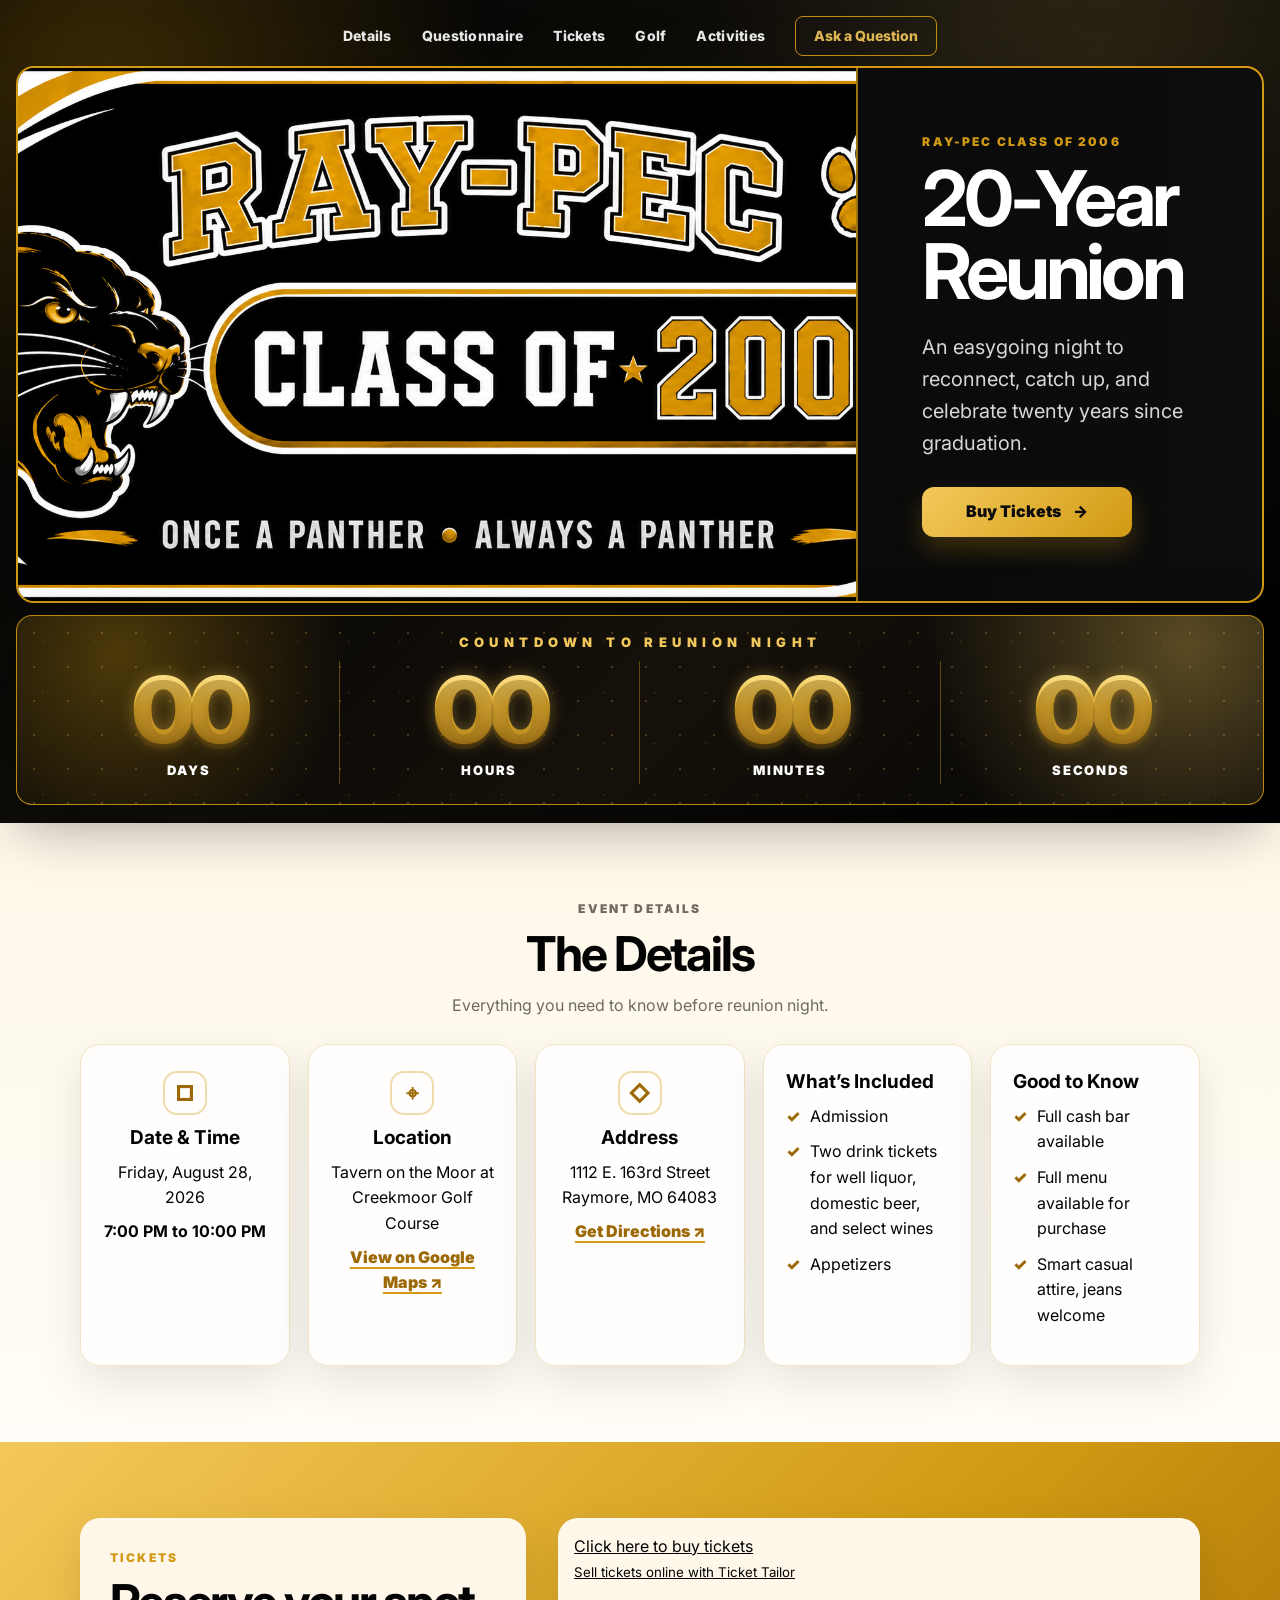
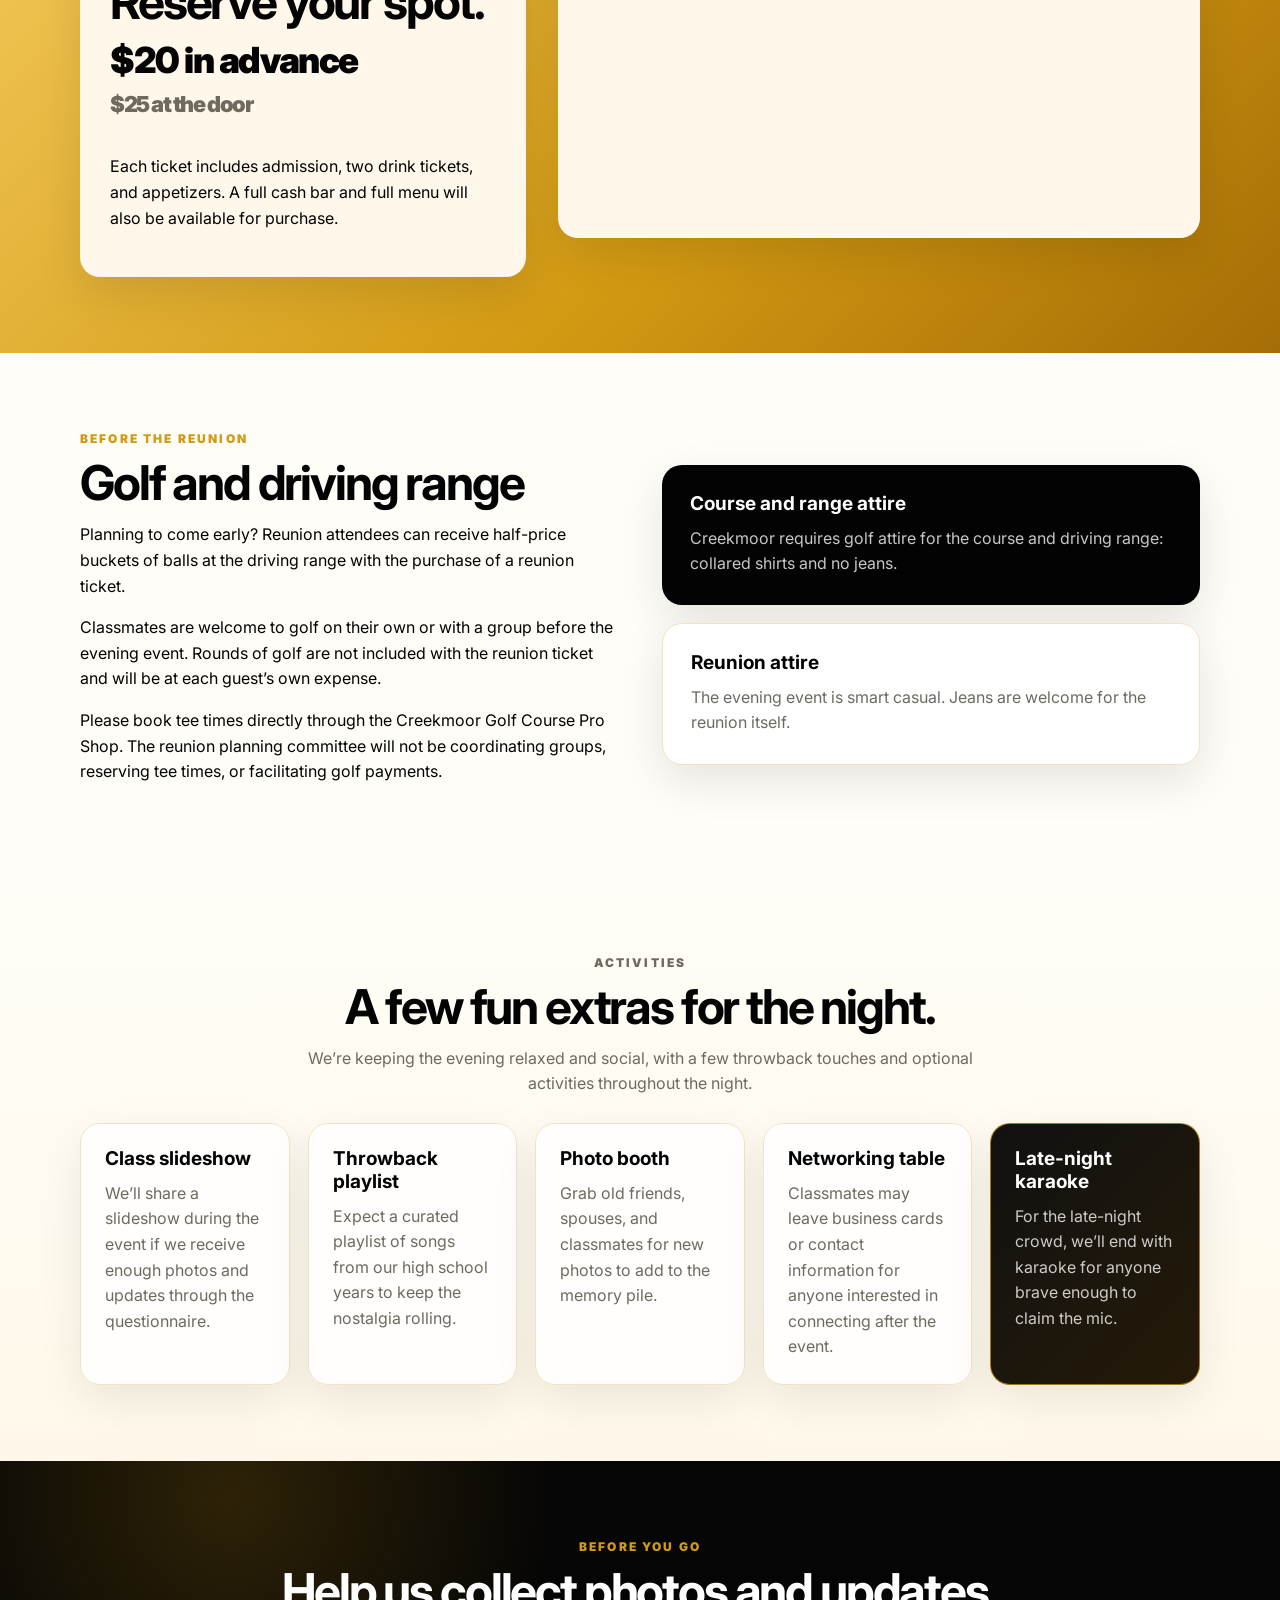
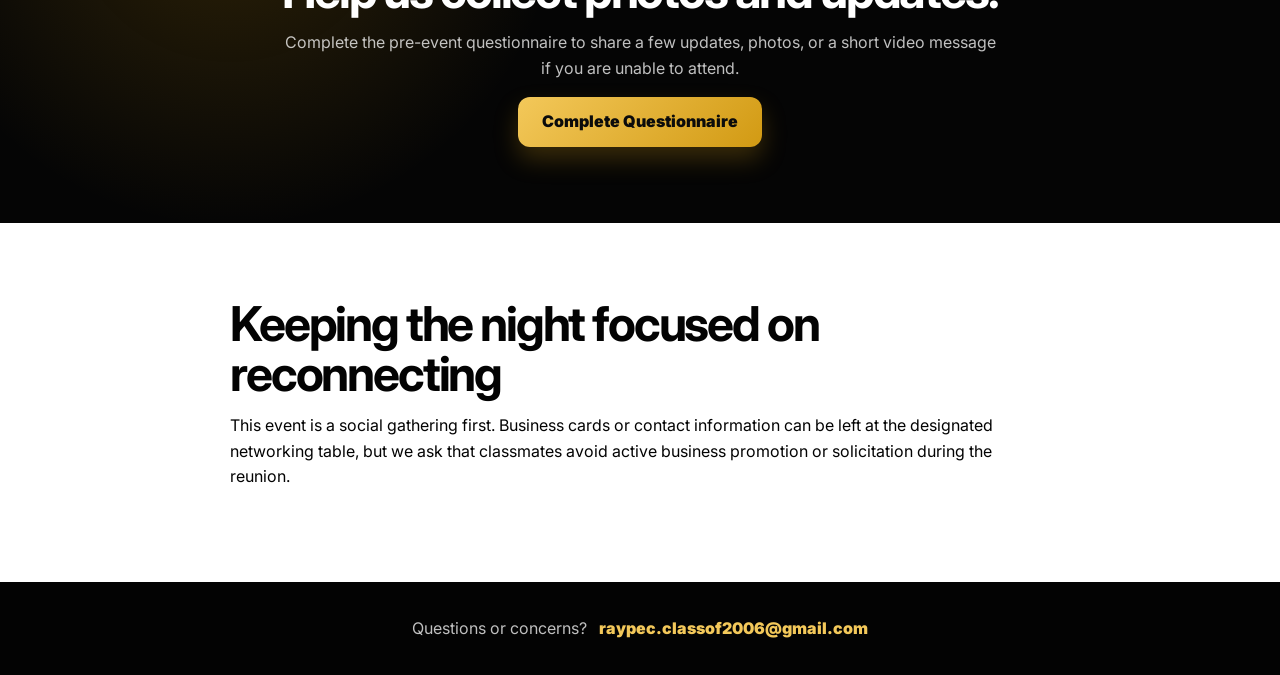
==== index.html @ 672917c7 "Update index.html" ====
<!doctype html>
<html lang="en">
<head>
  <meta charset="utf-8" />
  <meta name="viewport" content="width=device-width, initial-scale=1" />
  <title>Ray-Pec Class of 2006 | 20-Year Reunion</title>
  <meta name="description" content="Ray-Pec Class of 2006 20-Year Reunion at Tavern on the Moor at Creekmoor Golf Course on August 28, 2026." />
  <link rel="preconnect" href="https://fonts.googleapis.com">
  <link rel="preconnect" href="https://fonts.gstatic.com" crossorigin>
  <link href="https://fonts.googleapis.com/css2?family=Inter:wght@400;500;700;800;900&display=swap" rel="stylesheet">
  <link rel="stylesheet" href="styles.css" />
</head>
<body>
  <header class="site-hero">
    <nav class="nav" aria-label="Main navigation">
      <a href="#details">Details</a>
      <a href="questionnaire.html">Questionnaire</a>
      <a href="https://www.tickettailor.com/all-tickets/raymorepeculiarclassof2006/?ref=website_widget&show_search_filter=true&show_date_filter=true&show_sort=true" target="_blank" rel="noopener">Tickets</a>
      <a href="#golf">Golf</a>
      <a href="#activities">Activities</a>
      <button class="nav-link-button question-trigger" type="button">Ask a Question</button>
    </nav>

    <div class="hero-shell">
      <div class="hero-brand-panel" aria-label="Ray-Pec Class of 2006 banner">
        <img src="assets/raypec-reunion-hero.png" alt="Ray-Pec Class of 2006, Once a Panther Always a Panther" />
      </div>

      <div class="hero-copy">
        <p class="eyebrow">Ray-Pec Class of 2006</p>
        <h1>20-Year<br>Reunion</h1>
        <p class="lede">An easygoing night to reconnect, catch up, and celebrate twenty years since graduation.</p>
        <a class="button primary hero-ticket" href="https://www.tickettailor.com/all-tickets/raymorepeculiarclassof2006/?ref=website_widget&show_search_filter=true&show_date_filter=true&show_sort=true" target="_blank" rel="noopener">Buy Tickets <span aria-hidden="true">→</span></a>
      </div>
    </div>

    <section class="countdown-band" aria-label="Countdown to reunion">
      <p class="countdown-title">Countdown to Reunion Night</p>
      <div class="countdown" id="countdown">
        <div><strong id="days">--</strong><span>Days</span></div>
        <div><strong id="hours">--</strong><span>Hours</span></div>
        <div><strong id="minutes">--</strong><span>Minutes</span></div>
        <div><strong id="seconds">--</strong><span>Seconds</span></div>
      </div>
    </section>
  </header>

  <main>
    <section id="details" class="section details-section">
      <div class="container centered section-heading">
        <p class="eyebrow">Event Details</p>
        <h2>The Details</h2>
        <p>Everything you need to know before reunion night.</p>
      </div>

      <div class="container details-grid">
        <article class="info-card">
          <span class="card-icon" aria-hidden="true">□</span>
          <h3>Date &amp; Time</h3>
          <p>Friday, August 28, 2026</p>
          <p><strong>7:00 PM to 10:00 PM</strong></p>
        </article>

        <article class="info-card">
          <span class="card-icon" aria-hidden="true">⌖</span>
          <h3>Location</h3>
          <p>Tavern on the Moor at Creekmoor Golf Course</p>
          <a class="map-link" href="https://www.google.com/maps/search/?api=1&query=Tavern%20on%20the%20Moor%20at%20Creekmoor%20Golf%20Course%201112%20E%20163rd%20Street%20Raymore%20MO%2064083" target="_blank" rel="noopener">View on Google Maps ↗</a>
        </article>

        <article class="info-card">
          <span class="card-icon" aria-hidden="true">◇</span>
          <h3>Address</h3>
          <p>1112 E. 163rd Street<br>Raymore, MO 64083</p>
          <a class="map-link" href="https://www.google.com/maps/dir/?api=1&destination=1112%20E%20163rd%20Street%20Raymore%20MO%2064083" target="_blank" rel="noopener">Get Directions ↗</a>
        </article>

        <article class="info-card list-card">
          <h3>What’s Included</h3>
          <ul>
            <li>Admission</li>
            <li>Two drink tickets for well liquor, domestic beer, and select wines</li>
            <li>Appetizers</li>
          </ul>
        </article>

        <article class="info-card list-card">
          <h3>Good to Know</h3>
          <ul>
            <li>Full cash bar available</li>
            <li>Full menu available for purchase</li>
            <li>Smart casual attire, jeans welcome</li>
          </ul>
        </article>
      </div>
    </section>

    <section id="tickets" class="section ticket-section">
      <div class="container ticket-section-grid">
        <div class="ticket-box">
          <p class="eyebrow">Tickets</p>
          <h2>Reserve your spot.</h2>
          <p class="price">$20 in advance<br><span>$25 at the door</span></p>
          <p>Each ticket includes admission, two drink tickets, and appetizers. A full cash bar and full menu will also be available for purchase.</p>
        </div>
        <div class="ticket-widget-card">
          <div class="tt-widget"><div class="tt-widget-fallback"><p><a href="https://www.tickettailor.com/all-tickets/raymorepeculiarclassof2006/?ref=website_widget&show_search_filter=true&show_date_filter=true&show_sort=true" target="_blank" rel="noopener">Click here to buy tickets</a><br /><small><a href="https://www.tickettailor.com?rf=wdg_322495" class="tt-widget-powered">Sell tickets online with Ticket Tailor</a></small></p></div><script src="https://cdn.tickettailor.com/js/widgets/min/widget.js" data-url="https://www.tickettailor.com/all-tickets/raymorepeculiarclassof2006/?ref=website_widget&show_search_filter=true&show_date_filter=true&show_sort=true" data-type="inline" data-inline-minimal="true" data-inline-show-logo="false" data-inline-bg-fill="true" data-inline-inherit-ref-from-url-param="" data-inline-ref="website_widget"></script></div>
        </div>
      </div>
    </section>

    <section id="golf" class="section golf-section">
      <div class="container two-column">
        <div>
          <p class="eyebrow">Before the Reunion</p>
          <h2>Golf and driving range</h2>
          <p>Planning to come early? Reunion attendees can receive half-price buckets of balls at the driving range with the purchase of a reunion ticket.</p>
          <p>Classmates are welcome to golf on their own or with a group before the evening event. Rounds of golf are not included with the reunion ticket and will be at each guest’s own expense.</p>
          <p>Please book tee times directly through the Creekmoor Golf Course Pro Shop. The reunion planning committee will not be coordinating groups, reserving tee times, or facilitating golf payments.</p>
        </div>
        <div class="golf-cards">
          <div class="small-card">
            <h3>Course and range attire</h3>
            <p>Creekmoor requires golf attire for the course and driving range: collared shirts and no jeans.</p>
          </div>
          <div class="small-card light-card">
            <h3>Reunion attire</h3>
            <p>The evening event is smart casual. Jeans are welcome for the reunion itself.</p>
          </div>
        </div>
      </div>
    </section>

    <section id="activities" class="section activities-section">
      <div class="container centered section-heading">
        <p class="eyebrow">Activities</p>
        <h2>A few fun extras for the night.</h2>
        <p>We’re keeping the evening relaxed and social, with a few throwback touches and optional activities throughout the night.</p>
      </div>

      <div class="container activities-grid">
        <article class="activity-card">
          <h3>Class slideshow</h3>
          <p>We’ll share a slideshow during the event if we receive enough photos and updates through the questionnaire.</p>
        </article>
        <article class="activity-card">
          <h3>Throwback playlist</h3>
          <p>Expect a curated playlist of songs from our high school years to keep the nostalgia rolling.</p>
        </article>
        <article class="activity-card">
          <h3>Photo booth</h3>
          <p>Grab old friends, spouses, and classmates for new photos to add to the memory pile.</p>
        </article>
        <article class="activity-card">
          <h3>Networking table</h3>
          <p>Classmates may leave business cards or contact information for anyone interested in connecting after the event.</p>
        </article>
        <article class="activity-card highlight-card">
          <h3>Late-night karaoke</h3>
          <p>For the late-night crowd, we’ll end with karaoke for anyone brave enough to claim the mic.</p>
        </article>
      </div>
    </section>

    <section class="section black-section">
      <div class="container centered">
        <p class="eyebrow">Before You Go</p>
        <h2>Help us collect photos and updates.</h2>
        <p class="section-copy">Complete the pre-event questionnaire to share a few updates, photos, or a short video message if you are unable to attend.</p>
        <a class="button primary" href="questionnaire.html">Complete Questionnaire</a>
      </div>
    </section>

    <section class="section networking-section">
      <div class="container narrow">
        <h2>Keeping the night focused on reconnecting</h2>
        <p>This event is a social gathering first. Business cards or contact information can be left at the designated networking table, but we ask that classmates avoid active business promotion or solicitation during the reunion.</p>
      </div>
    </section>
  </main>

  <footer class="footer">
    <div class="container footer-inner">
      <p>Questions or concerns?</p>
      <button class="footer-link-button question-trigger" type="button">raypec.classof2006@gmail.com</button>
    </div>
  </footer>

  <div class="modal" id="questionModal" aria-hidden="true">
    <div class="modal-backdrop" data-close-modal></div>
    <div class="modal-card" role="dialog" aria-modal="true" aria-labelledby="questionModalTitle">
      <button class="modal-close" type="button" data-close-modal aria-label="Close question form">×</button>
      <p class="eyebrow">Contact</p>
      <h2 id="questionModalTitle">Ask a question</h2>
      <p>Your message will open in your email app addressed to the reunion inbox.</p>
      <form id="questionForm">
        <label for="questionName">Your name</label>
        <input id="questionName" name="name" type="text" placeholder="Your name" />
        <label for="questionEmail">Your email</label>
        <input id="questionEmail" name="email" type="email" placeholder="you@example.com" />
        <label for="questionMessage">Question</label>
        <textarea id="questionMessage" name="message" rows="5" placeholder="What would you like to ask?" required></textarea>
        <button class="button primary" type="submit">Send Question</button>
      </form>
    </div>
  </div>

  <script>
    const eventDate = new Date('2026-08-28T19:00:00-05:00');
    function updateCountdown() {
      const now = new Date();
      const diff = eventDate - now;
      if (diff <= 0) {
        document.getElementById('days').textContent = '00';
        document.getElementById('hours').textContent = '00';
        document.getElementById('minutes').textContent = '00';
        document.getElementById('seconds').textContent = '00';
        return;
      }
      const days = Math.floor(diff / (1000 * 60 * 60 * 24));
      const hours = Math.floor((diff / (1000 * 60 * 60)) % 24);
      const minutes = Math.floor((diff / (1000 * 60)) % 60);
      const seconds = Math.floor((diff / 1000) % 60);
      document.getElementById('days').textContent = days;
      document.getElementById('hours').textContent = String(hours).padStart(2, '0');
      document.getElementById('minutes').textContent = String(minutes).padStart(2, '0');
      document.getElementById('seconds').textContent = String(seconds).padStart(2, '0');
    }
    updateCountdown();
    setInterval(updateCountdown, 1000);

    const modal = document.getElementById('questionModal');
    const triggers = document.querySelectorAll('.question-trigger');
    const closeButtons = document.querySelectorAll('[data-close-modal]');
    const form = document.getElementById('questionForm');
    function openModal() { modal.classList.add('is-open'); modal.setAttribute('aria-hidden', 'false'); document.body.classList.add('modal-open'); }
    function closeModal() { modal.classList.remove('is-open'); modal.setAttribute('aria-hidden', 'true'); document.body.classList.remove('modal-open'); }
    triggers.forEach(button => button.addEventListener('click', openModal));
    closeButtons.forEach(button => button.addEventListener('click', closeModal));
    document.addEventListener('keydown', event => { if (event.key === 'Escape') closeModal(); });
    form.addEventListener('submit', event => {
      event.preventDefault();
      const name = document.getElementById('questionName').value.trim();
      const email = document.getElementById('questionEmail').value.trim();
      const message = document.getElementById('questionMessage').value.trim();
      const subject = encodeURIComponent('Ray-Pec Class of 2006 Reunion Question');
      const body = encodeURIComponent(`Name: ${name || 'Not provided'}\nEmail: ${email || 'Not provided'}\n\nQuestion:\n${message}`);
      window.location.href = `mailto:raypec.classof2006@gmail.com?subject=${subject}&body=${body}`;
      closeModal();
    });
  </script>
</body>
</html>
---- styles.css ----
:root {
  --black: #030303;
  --black-soft: #101010;
  --charcoal: #17130d;
  --gold: #d29a13;
  --gold-light: #f3c85a;
  --gold-deep: #9d6906;
  --cream: #fff8ea;
  --white: #ffffff;
  --muted: #6f6a60;
  --line: rgba(255,255,255,.18);
  --shadow: 0 28px 80px rgba(0,0,0,.32);
}

* { box-sizing: border-box; }
html { scroll-behavior: smooth; }
body {
  margin: 0;
  font-family: Inter, system-ui, -apple-system, BlinkMacSystemFont, "Segoe UI", sans-serif;
  color: var(--black);
  background: var(--cream);
  line-height: 1.6;
}
body.modal-open { overflow: hidden; }
a { color: inherit; }
button { font: inherit; }

.nav {
  width: min(1240px, calc(100% - 32px));
  margin: 0 auto;
  padding: 16px 0 10px;
  display: flex;
  gap: 30px;
  align-items: center;
  justify-content: center;
  color: var(--white);
  font-size: 14px;
  letter-spacing: .02em;
}
.nav a, .nav-link-button {
  text-decoration: none;
  color: inherit;
  background: transparent;
  border: 0;
  padding: 0;
  font: inherit;
  font-weight: 800;
  cursor: pointer;
  white-space: nowrap;
  opacity: .9;
}
.nav a:hover, .nav a[aria-current="page"], .nav-link-button:hover { opacity: 1; color: var(--gold-light); }
.nav-link-button {
  border: 1px solid var(--gold);
  padding: 8px 18px;
  border-radius: 8px;
  color: var(--gold-light);
}

.site-hero, .page-header {
  background:
    radial-gradient(circle at 8% 12%, rgba(210,154,19,.28), transparent 28%),
    radial-gradient(circle at 86% 8%, rgba(243,200,90,.12), transparent 30%),
    linear-gradient(135deg, #000, #12100c 48%, #000);
}
.site-hero { padding-bottom: 18px; }
.page-header { padding-bottom: 56px; }

.hero-shell {
  width: min(1280px, calc(100% - 32px));
  margin: 0 auto 12px;
  display: grid;
  grid-template-columns: minmax(0, 1.55fr) minmax(340px, .75fr);
  align-items: stretch;
  background:
    linear-gradient(90deg, rgba(0,0,0,.05), rgba(255,255,255,.03)),
    #050505;
  border: 2px solid var(--gold);
  border-radius: 18px;
  overflow: hidden;
  box-shadow: var(--shadow);
}
.hero-brand-panel {
  min-height: 350px;
  background:
    radial-gradient(circle at 20% 10%, rgba(243,200,90,.2), transparent 34%),
    #020202;
  display: flex;
  align-items: center;
  justify-content: center;
  padding: 0;
  overflow: hidden;
}
.hero-brand-panel img {
  width: 100%;
  height: 100%;
  min-height: 350px;
  display: block;
  object-fit: cover;
  object-position: center;
}
.hero-copy {
  color: var(--white);
  padding: clamp(34px, 5vw, 64px);
  display: flex;
  flex-direction: column;
  justify-content: center;
  border-left: 2px solid rgba(210,154,19,.72);
}
.eyebrow {
  margin: 0 0 10px;
  text-transform: uppercase;
  letter-spacing: .18em;
  font-size: 12px;
  font-weight: 900;
  color: var(--gold);
}
h1, h2, h3, p { margin-top: 0; }
h1 {
  font-size: clamp(48px, 6vw, 84px);
  line-height: .96;
  margin-bottom: 22px;
  letter-spacing: -.055em;
}
h2 {
  font-size: clamp(30px, 4vw, 48px);
  line-height: 1.04;
  letter-spacing: -.045em;
  margin-bottom: 14px;
}
h3 { font-size: 19px; line-height: 1.2; margin-bottom: 10px; }
.lede {
  max-width: 560px;
  margin-bottom: 28px;
  color: rgba(255,255,255,.84);
  font-size: clamp(17px, 2vw, 20px);
}

.button {
  display: inline-flex;
  align-items: center;
  justify-content: center;
  gap: 12px;
  min-height: 50px;
  padding: 0 24px;
  border-radius: 12px;
  font-weight: 900;
  text-decoration: none;
  border: 0;
  cursor: pointer;
  transition: transform .16s ease, box-shadow .16s ease, filter .16s ease;
}
.button:hover { transform: translateY(-2px); filter: brightness(1.05); }
.primary {
  background: linear-gradient(135deg, var(--gold-light), var(--gold));
  color: #0b0b0b;
  box-shadow: 0 12px 25px rgba(210,154,19,.25);
}
.hero-ticket { width: fit-content; min-width: 210px; }

.countdown-band {
  width: min(1280px, calc(100% - 32px));
  margin: 0 auto;
  padding: 16px 22px 20px;
  border: 1px solid rgba(210,154,19,.88);
  border-radius: 16px;
  background:
    radial-gradient(circle at 8% 20%, rgba(210,154,19,.34), transparent 20%),
    radial-gradient(circle at 94% 16%, rgba(243,200,90,.34), transparent 22%),
    linear-gradient(135deg, #050505, #15110a 50%, #050505);
  box-shadow: 0 20px 60px rgba(0,0,0,.36);
  overflow: hidden;
  position: relative;
}
.countdown-band::before,
.countdown-band::after {
  content: "";
  position: absolute;
  inset: 0;
  pointer-events: none;
  background-image:
    radial-gradient(circle, rgba(243,200,90,.72) 0 1px, transparent 1px),
    radial-gradient(circle, rgba(210,154,19,.5) 0 1px, transparent 1px);
  background-size: 34px 34px, 51px 51px;
  opacity: .18;
}
.countdown-title {
  position: relative;
  z-index: 1;
  margin: 0 0 8px;
  text-align: center;
  text-transform: uppercase;
  letter-spacing: .42em;
  font-size: 13px;
  font-weight: 900;
  color: var(--gold-light);
}
.countdown {
  position: relative;
  z-index: 1;
  display: grid;
  grid-template-columns: repeat(4, 1fr);
  gap: 0;
}
.countdown div {
  text-align: center;
  padding: 8px 12px 4px;
  border-right: 1px solid rgba(210,154,19,.4);
}
.countdown div:last-child { border-right: 0; }
.countdown strong {
  display: block;
  font-size: clamp(48px, 7.2vw, 92px);
  line-height: .9;
  font-weight: 900;
  letter-spacing: -.07em;
  color: var(--gold-light);
  text-shadow: 0 0 16px rgba(243,200,90,.35), 0 5px 0 rgba(90,57,0,.38);
  background: linear-gradient(180deg, #fff1a9 0%, #e4ac25 44%, #8e5e05 100%);
  -webkit-background-clip: text;
  background-clip: text;
  color: transparent;
}
.countdown span {
  display: block;
  margin-top: 8px;
  color: var(--white);
  font-size: 13px;
  font-weight: 900;
  text-transform: uppercase;
  letter-spacing: .14em;
}

.section { padding: 76px 0; }
.container { width: min(1120px, calc(100% - 32px)); margin: 0 auto; }
.narrow { max-width: 820px; }
.centered { text-align: center; }
.section-heading { margin-bottom: 26px; }
.section-heading p, .section-copy { color: var(--muted); max-width: 720px; margin-left: auto; margin-right: auto; }

.details-section {
  background: linear-gradient(180deg, #fff8ea 0%, #fffdf7 100%);
}
.details-grid {
  display: grid;
  grid-template-columns: repeat(5, 1fr);
  gap: 18px;
}
.info-card, .small-card, .ticket-box, .ticket-widget-card, .modal-card, .form-wrapper {
  border-radius: 20px;
  box-shadow: 0 16px 45px rgba(0,0,0,.10);
}
.info-card {
  background: rgba(255,255,255,.86);
  border: 1px solid #f1e2c3;
  padding: 26px 22px;
  text-align: center;
}
.info-card p { margin-bottom: 8px; }
.card-icon {
  display: inline-grid;
  place-items: center;
  width: 44px;
  height: 44px;
  margin-bottom: 12px;
  color: var(--gold-deep);
  border: 2px solid rgba(210,154,19,.35);
  border-radius: 14px;
  font-weight: 900;
  font-size: 22px;
}
.map-link, .text-link {
  color: var(--gold-deep);
  font-weight: 900;
  text-decoration-color: var(--gold);
  text-decoration-thickness: 2px;
  text-underline-offset: 4px;
}
.map-link:hover, .text-link:hover { color: var(--black); }
.list-card { text-align: left; }
ul { margin: 0; padding-left: 0; list-style: none; }
li { position: relative; padding-left: 24px; margin-bottom: 10px; }
li::before {
  content: "✓";
  position: absolute;
  left: 0;
  color: var(--gold-deep);
  font-weight: 900;
}

.ticket-section {
  background: linear-gradient(135deg, #f3c85a, #d29a13 58%, #a56d06);
}
.ticket-section-grid {
  display: grid;
  grid-template-columns: .82fr 1.18fr;
  gap: 32px;
  align-items: start;
}
.ticket-box, .ticket-widget-card {
  background: var(--cream);
  padding: 30px;
}
.ticket-widget-card { padding: 16px; min-height: 320px; }
.tt-widget { min-height: 260px; }
.price {
  font-size: 36px;
  line-height: 1.08;
  font-weight: 900;
  letter-spacing: -.04em;
}
.price span { font-size: 22px; color: var(--muted); }

.two-column {
  display: grid;
  grid-template-columns: 1fr 1fr;
  gap: 44px;
  align-items: center;
}
.golf-section { background: #fffdf7; }
.golf-cards { display: grid; gap: 18px; }
.small-card {
  background: var(--black);
  color: var(--white);
  padding: 28px;
}
.small-card p { color: rgba(255,255,255,.78); margin-bottom: 0; }
.light-card { background: var(--white); color: var(--black); border: 1px solid #f1e2c3; }
.light-card p { color: var(--muted); }

.activities-section {
  background: linear-gradient(180deg, #fffdf7 0%, #fff8ea 100%);
}
.activities-grid {
  display: grid;
  grid-template-columns: repeat(5, 1fr);
  gap: 18px;
}
.activity-card {
  background: rgba(255,255,255,.88);
  border: 1px solid #f1e2c3;
  border-radius: 20px;
  padding: 24px;
  box-shadow: 0 16px 45px rgba(0,0,0,.08);
}
.activity-card p { color: var(--muted); margin-bottom: 0; }
.highlight-card {
  background: linear-gradient(135deg, #111, #251a08);
  color: var(--white);
  border-color: rgba(210,154,19,.75);
}
.highlight-card p { color: rgba(255,255,255,.78); }

.black-section {
  background:
    radial-gradient(circle at 18% 10%, rgba(210,154,19,.2), transparent 30%),
    #050505;
  color: var(--white);
}
.black-section .section-copy { color: rgba(255,255,255,.75); }
.networking-section { background: var(--white); }

.page-title-block {
  color: var(--white);
  text-align: center;
  padding-top: 32px;
}
.page-title-block .lede { margin-left: auto; margin-right: auto; }
.questionnaire-section { background: var(--cream); }
.questionnaire-intro { margin-bottom: 28px; }
.form-container { max-width: 760px; }
.form-wrapper {
  width: 100%;
  background: var(--white);
  overflow: hidden;
  border: 1px solid #eee2c9;
}
.google-form {
  display: block;
  width: 100%;
  min-height: 800px;
  border: 0;
}
.form-cta {
  margin-top: 18px;
  min-height: 62px;
  padding: 0 36px;
  font-size: 18px;
  border-radius: 14px;
}

.footer {
  padding: 34px 0;
  background: var(--black);
  color: var(--white);
}
.footer-inner { display: flex; gap: 12px; justify-content: center; align-items: center; flex-wrap: wrap; }
.footer p { margin-bottom: 0; color: rgba(255,255,255,.75); }
.footer-link-button {
  border: 0;
  background: transparent;
  color: var(--gold-light);
  font-weight: 900;
  cursor: pointer;
  padding: 0;
}

.modal {
  position: fixed;
  inset: 0;
  z-index: 1000;
  display: none;
  align-items: center;
  justify-content: center;
  padding: 20px;
}
.modal.is-open { display: flex; }
.modal-backdrop {
  position: absolute;
  inset: 0;
  background: rgba(0,0,0,.72);
}
.modal-card {
  position: relative;
  z-index: 1;
  width: min(560px, 100%);
  background: var(--white);
  padding: 30px;
}
.modal-card h2 { font-size: clamp(28px, 4vw, 44px); }
.modal-close {
  position: absolute;
  top: 14px;
  right: 16px;
  width: 38px;
  height: 38px;
  border-radius: 999px;
  border: 0;
  background: var(--cream);
  color: var(--black);
  cursor: pointer;
  font-size: 26px;
  line-height: 1;
}
form { display: grid; gap: 10px; }
label { font-weight: 900; font-size: 14px; }
input, textarea {
  width: 100%;
  border: 1px solid #e1d2b5;
  border-radius: 14px;
  padding: 12px 14px;
  font: inherit;
  background: #fffdf8;
}
textarea { resize: vertical; }

@media (max-width: 1050px) {
  .hero-shell { grid-template-columns: 1fr; }
  .hero-copy { border-left: 0; border-top: 2px solid rgba(210,154,19,.72); }
  .hero-brand-panel, .hero-brand-panel img { min-height: 260px; }
  .details-grid { grid-template-columns: repeat(2, 1fr); }
  .activities-grid { grid-template-columns: repeat(2, 1fr); }
}

@media (max-width: 760px) {
  .nav { overflow-x: auto; justify-content: flex-start; padding-bottom: 12px; gap: 20px; }
  .site-hero { padding-bottom: 12px; }
  .hero-shell, .countdown-band { width: min(100% - 22px, 1280px); }
  .hero-copy { padding: 30px 24px; }
  .hero-brand-panel, .hero-brand-panel img { min-height: 210px; }
  .countdown { grid-template-columns: repeat(2, 1fr); row-gap: 16px; }
  .countdown div:nth-child(2) { border-right: 0; }
  .countdown-title { letter-spacing: .2em; font-size: 11px; }
  .section { padding: 56px 0; }
  .details-grid, .ticket-section-grid, .two-column, .activities-grid { grid-template-columns: 1fr; }
  .info-card { text-align: left; }
  .ticket-box, .ticket-widget-card, .small-card, .modal-card { padding: 24px; }
  .google-form { min-height: 800px; }
}
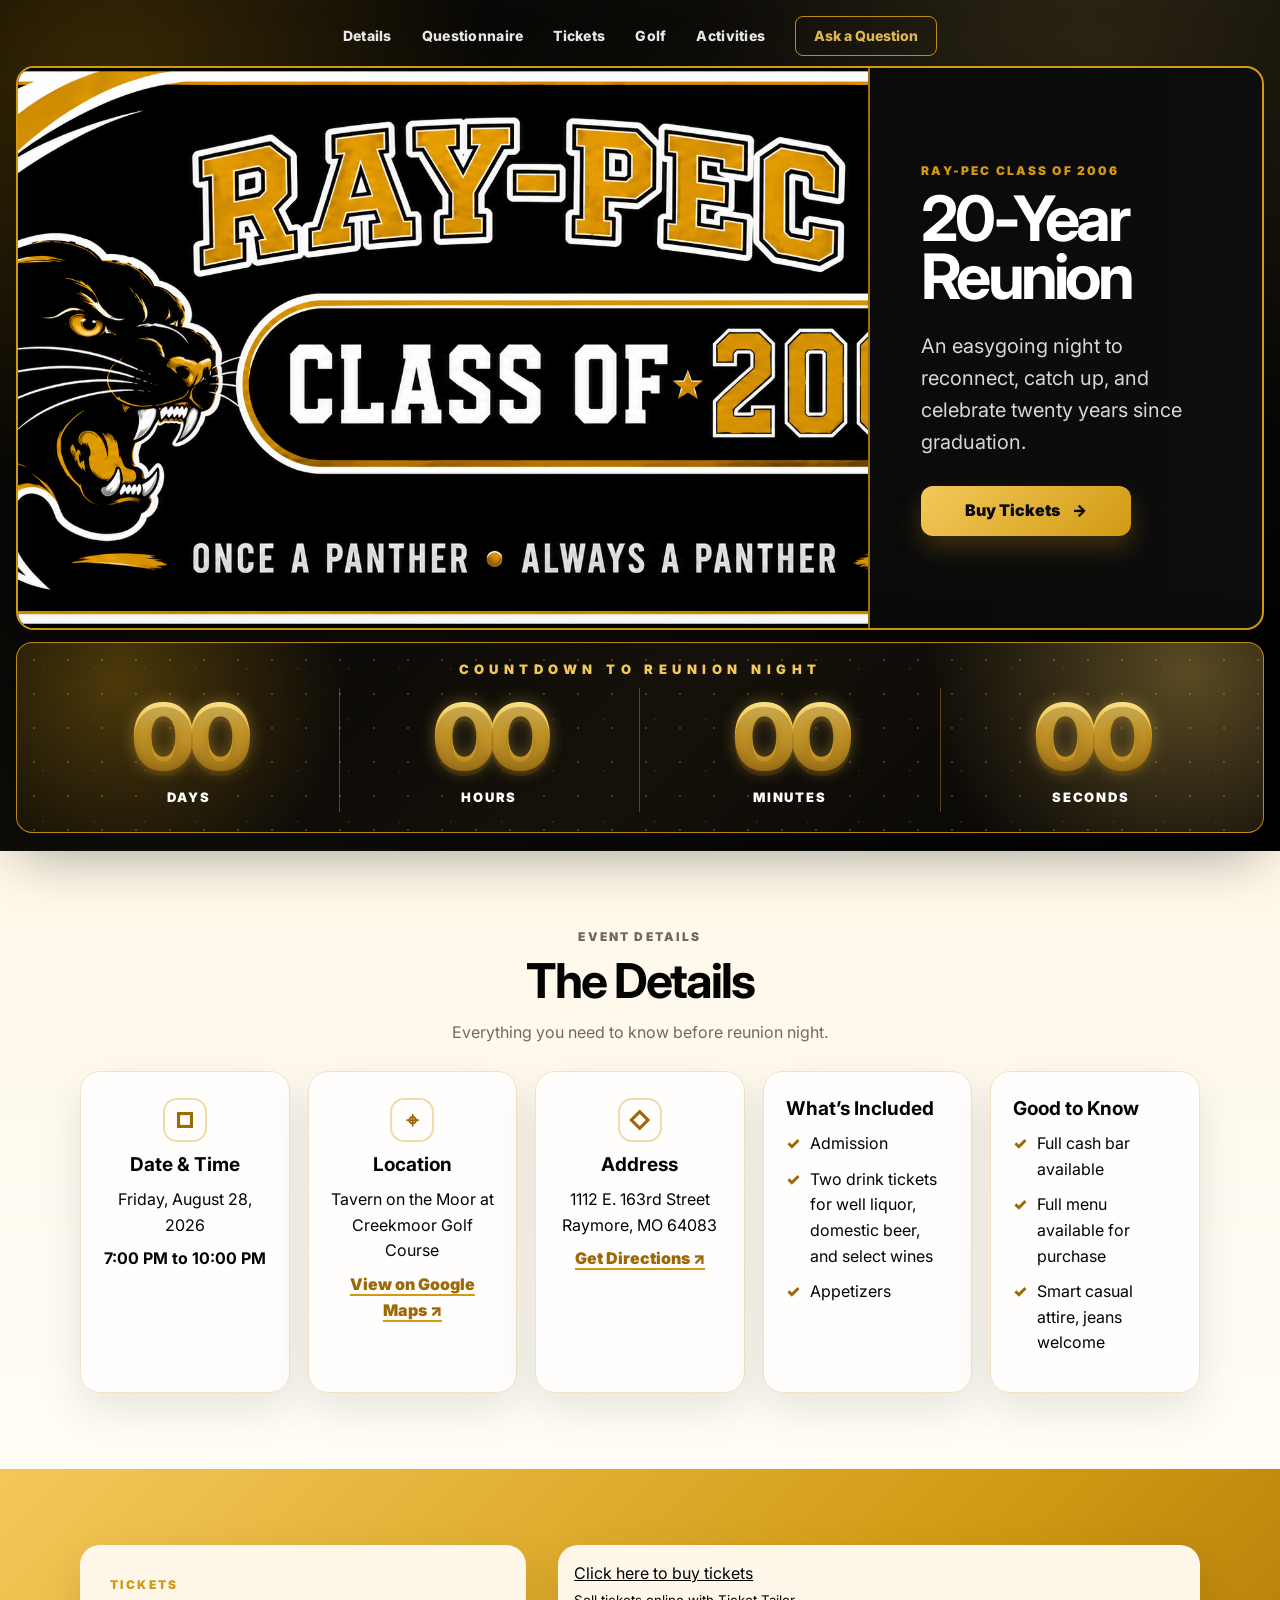
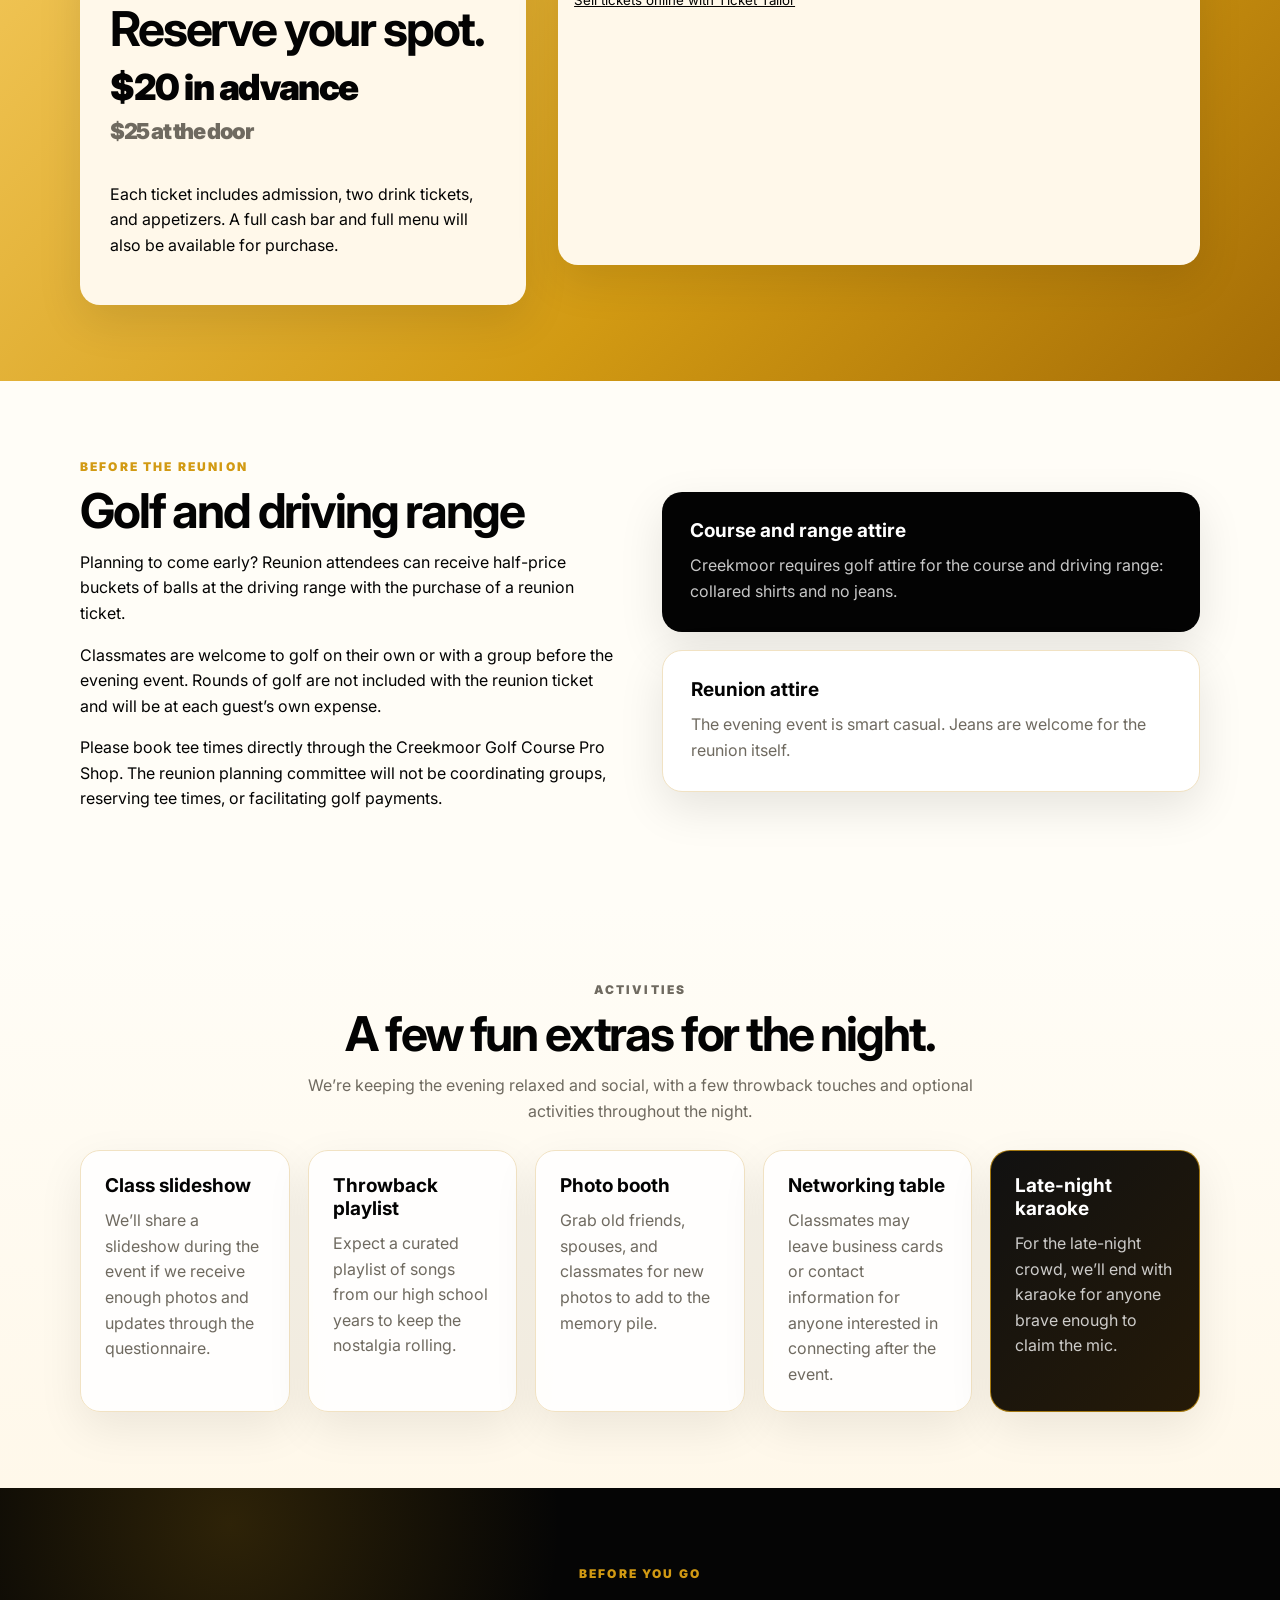
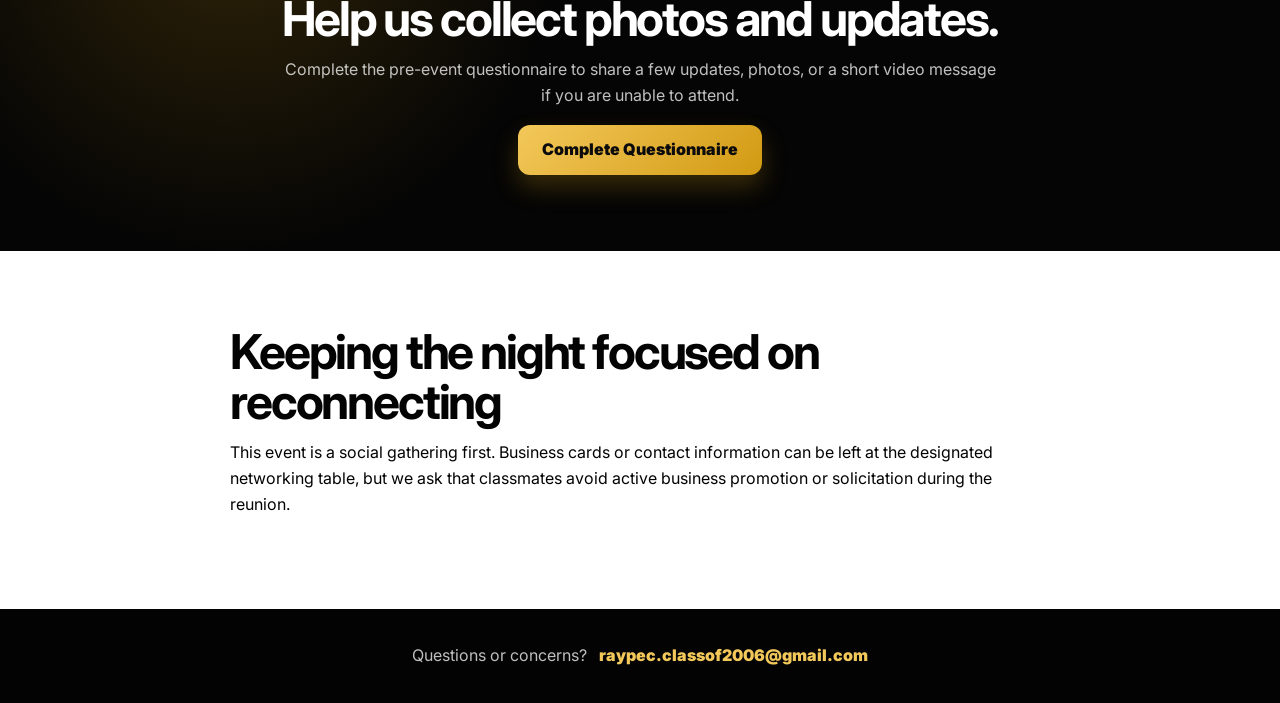
==== commit 0613d7ef: "Update index.html" ====
--- a/index.html
+++ b/index.html
@@ -23,14 +23,14 @@
 
     <div class="hero-shell">
       <div class="hero-brand-panel" aria-label="Ray-Pec Class of 2006 banner">
-        <img src="assets/raypec-reunion-hero.png" alt="Ray-Pec Class of 2006, Once a Panther Always a Panther" />
+        <img class="hero-image" src="assets/raypec-reunion-hero.png" alt="Ray-Pec Class of 2006, Once a Panther Always a Panther" decoding="async" fetchpriority="high" />
       </div>
 
       <div class="hero-copy">
         <p class="eyebrow">Ray-Pec Class of 2006</p>
-        <h1>20-Year<br>Reunion</h1>
+        <h1><span class="nowrap">20-Year</span><br>Reunion</h1>
         <p class="lede">An easygoing night to reconnect, catch up, and celebrate twenty years since graduation.</p>
-        <a class="button primary hero-ticket" href="https://www.tickettailor.com/all-tickets/raymorepeculiarclassof2006/?ref=website_widget&show_search_filter=true&show_date_filter=true&show_sort=true" target="_blank" rel="noopener">Buy Tickets <span aria-hidden="true">→</span></a>
+        <a class="button primary hero-ticket" href="https://www.tickettailor.com/all-tickets/raymorepeculiarclassof2006/?ref=website_widget&show_search_filter=true&show_date_filter=true&show_sort=true" target="_blank" rel="noopener">Buy Tickets <span class="button-arrow" aria-hidden="true">→</span></a>
       </div>
     </div>
 
--- a/styles.css
+++ b/styles.css
@@ -67,11 +67,12 @@
 .page-header { padding-bottom: 56px; }
 
 .hero-shell {
-  width: min(1280px, calc(100% - 32px));
+  width: min(1360px, calc(100% - 32px));
   margin: 0 auto 12px;
   display: grid;
-  grid-template-columns: minmax(0, 1.55fr) minmax(340px, .75fr);
+  grid-template-columns: minmax(0, 2.05fr) minmax(380px, .95fr);
   align-items: stretch;
+  min-height: 560px;
   background:
     linear-gradient(90deg, rgba(0,0,0,.05), rgba(255,255,255,.03)),
     #050505;
@@ -81,10 +82,8 @@
   box-shadow: var(--shadow);
 }
 .hero-brand-panel {
-  min-height: 350px;
-  background:
-    radial-gradient(circle at 20% 10%, rgba(243,200,90,.2), transparent 34%),
-    #020202;
+  min-height: 560px;
+  background: #020202;
   display: flex;
   align-items: center;
   justify-content: center;
@@ -94,18 +93,19 @@
 .hero-brand-panel img {
   width: 100%;
   height: 100%;
-  min-height: 350px;
+  min-height: 560px;
   display: block;
   object-fit: cover;
-  object-position: center;
+  object-position: 38% center;
 }
 .hero-copy {
   color: var(--white);
-  padding: clamp(34px, 5vw, 64px);
+  padding: clamp(34px, 4vw, 56px);
   display: flex;
   flex-direction: column;
   justify-content: center;
   border-left: 2px solid rgba(210,154,19,.72);
+  overflow: hidden;
 }
 .eyebrow {
   margin: 0 0 10px;
@@ -117,10 +117,15 @@
 }
 h1, h2, h3, p { margin-top: 0; }
 h1 {
-  font-size: clamp(48px, 6vw, 84px);
-  line-height: .96;
-  margin-bottom: 22px;
-  letter-spacing: -.055em;
+  max-width: 100%;
+  font-size: clamp(58px, 4.9vw, 84px);
+  line-height: .92;
+  margin-bottom: 24px;
+  letter-spacing: -.06em;
+}
+
+.nowrap {
+  white-space: nowrap;
 }
 h2 {
   font-size: clamp(30px, 4vw, 48px);
@@ -130,10 +135,10 @@
 }
 h3 { font-size: 19px; line-height: 1.2; margin-bottom: 10px; }
 .lede {
-  max-width: 560px;
+  max-width: 360px;
   margin-bottom: 28px;
   color: rgba(255,255,255,.84);
-  font-size: clamp(17px, 2vw, 20px);
+  font-size: clamp(17px, 1.6vw, 20px);
 }
 
 .button {
@@ -159,7 +164,7 @@
 .hero-ticket { width: fit-content; min-width: 210px; }
 
 .countdown-band {
-  width: min(1280px, calc(100% - 32px));
+  width: min(1360px, calc(100% - 32px));
   margin: 0 auto;
   padding: 16px 22px 20px;
   border: 1px solid rgba(210,154,19,.88);
@@ -378,7 +383,7 @@
 .google-form {
   display: block;
   width: 100%;
-  min-height: 800px;
+  min-height: 1500px;
   border: 0;
 }
 .form-cta {
@@ -454,27 +459,135 @@
 }
 textarea { resize: vertical; }
 
+@media (max-width: 1180px) {
+  .hero-shell,
+  .countdown-band {
+    width: min(100% - 28px, 1280px);
+  }
+
+  .hero-shell {
+    grid-template-columns: minmax(0, 1.75fr) minmax(340px, .9fr);
+    min-height: 500px;
+  }
+
+  .hero-brand-panel,
+  .hero-brand-panel img {
+    min-height: 500px;
+  }
+
+  .hero-copy h1 {
+    font-size: clamp(50px, 5vw, 72px);
+  }
+}
+
 @media (max-width: 1050px) {
-  .hero-shell { grid-template-columns: 1fr; }
-  .hero-copy { border-left: 0; border-top: 2px solid rgba(210,154,19,.72); }
-  .hero-brand-panel, .hero-brand-panel img { min-height: 260px; }
-  .details-grid { grid-template-columns: repeat(2, 1fr); }
-  .activities-grid { grid-template-columns: repeat(2, 1fr); }
+  .hero-shell {
+    grid-template-columns: 1fr;
+    min-height: auto;
+  }
+
+  .hero-brand-panel {
+    min-height: 420px;
+  }
+
+  .hero-brand-panel img {
+    min-height: 420px;
+    object-position: center center;
+  }
+
+  .hero-copy {
+    border-left: 0;
+    border-top: 2px solid rgba(210,154,19,.72);
+  }
+
+  .hero-copy h1 {
+    font-size: clamp(52px, 9vw, 82px);
+  }
+
+  .lede {
+    max-width: 560px;
+  }
+
+  .details-grid {
+    grid-template-columns: repeat(2, 1fr);
+  }
+
+  .activities-grid {
+    grid-template-columns: repeat(2, 1fr);
+  }
 }
 
 @media (max-width: 760px) {
-  .nav { overflow-x: auto; justify-content: flex-start; padding-bottom: 12px; gap: 20px; }
-  .site-hero { padding-bottom: 12px; }
-  .hero-shell, .countdown-band { width: min(100% - 22px, 1280px); }
-  .hero-copy { padding: 30px 24px; }
-  .hero-brand-panel, .hero-brand-panel img { min-height: 210px; }
-  .countdown { grid-template-columns: repeat(2, 1fr); row-gap: 16px; }
-  .countdown div:nth-child(2) { border-right: 0; }
-  .countdown-title { letter-spacing: .2em; font-size: 11px; }
-  .section { padding: 56px 0; }
-  .details-grid, .ticket-section-grid, .two-column, .activities-grid { grid-template-columns: 1fr; }
-  .info-card { text-align: left; }
-  .ticket-box, .ticket-widget-card, .small-card, .modal-card { padding: 24px; }
-  .google-form { min-height: 800px; }
-}
-
+  .nav {
+    overflow-x: auto;
+    justify-content: flex-start;
+    padding-bottom: 12px;
+    gap: 20px;
+  }
+
+  .site-hero {
+    padding-bottom: 12px;
+  }
+
+  .hero-shell,
+  .countdown-band {
+    width: min(100% - 22px, 1280px);
+  }
+
+  .hero-brand-panel {
+    min-height: 290px;
+  }
+
+  .hero-brand-panel img {
+    min-height: 290px;
+    object-position: center center;
+  }
+
+  .hero-copy {
+    padding: 30px 24px;
+  }
+
+  .hero-copy h1 {
+    font-size: clamp(44px, 15vw, 64px);
+  }
+
+  .countdown {
+    grid-template-columns: repeat(2, 1fr);
+    row-gap: 16px;
+  }
+
+  .countdown div:nth-child(2) {
+    border-right: 0;
+  }
+
+  .countdown-title {
+    letter-spacing: .2em;
+    font-size: 11px;
+  }
+
+  .section {
+    padding: 56px 0;
+  }
+
+  .details-grid,
+  .ticket-section-grid,
+  .two-column,
+  .activities-grid {
+    grid-template-columns: 1fr;
+  }
+
+  .info-card {
+    text-align: left;
+  }
+
+  .ticket-box,
+  .ticket-widget-card,
+  .small-card,
+  .modal-card {
+    padding: 24px;
+  }
+
+  .google-form {
+    min-height: 1650px;
+  }
+}
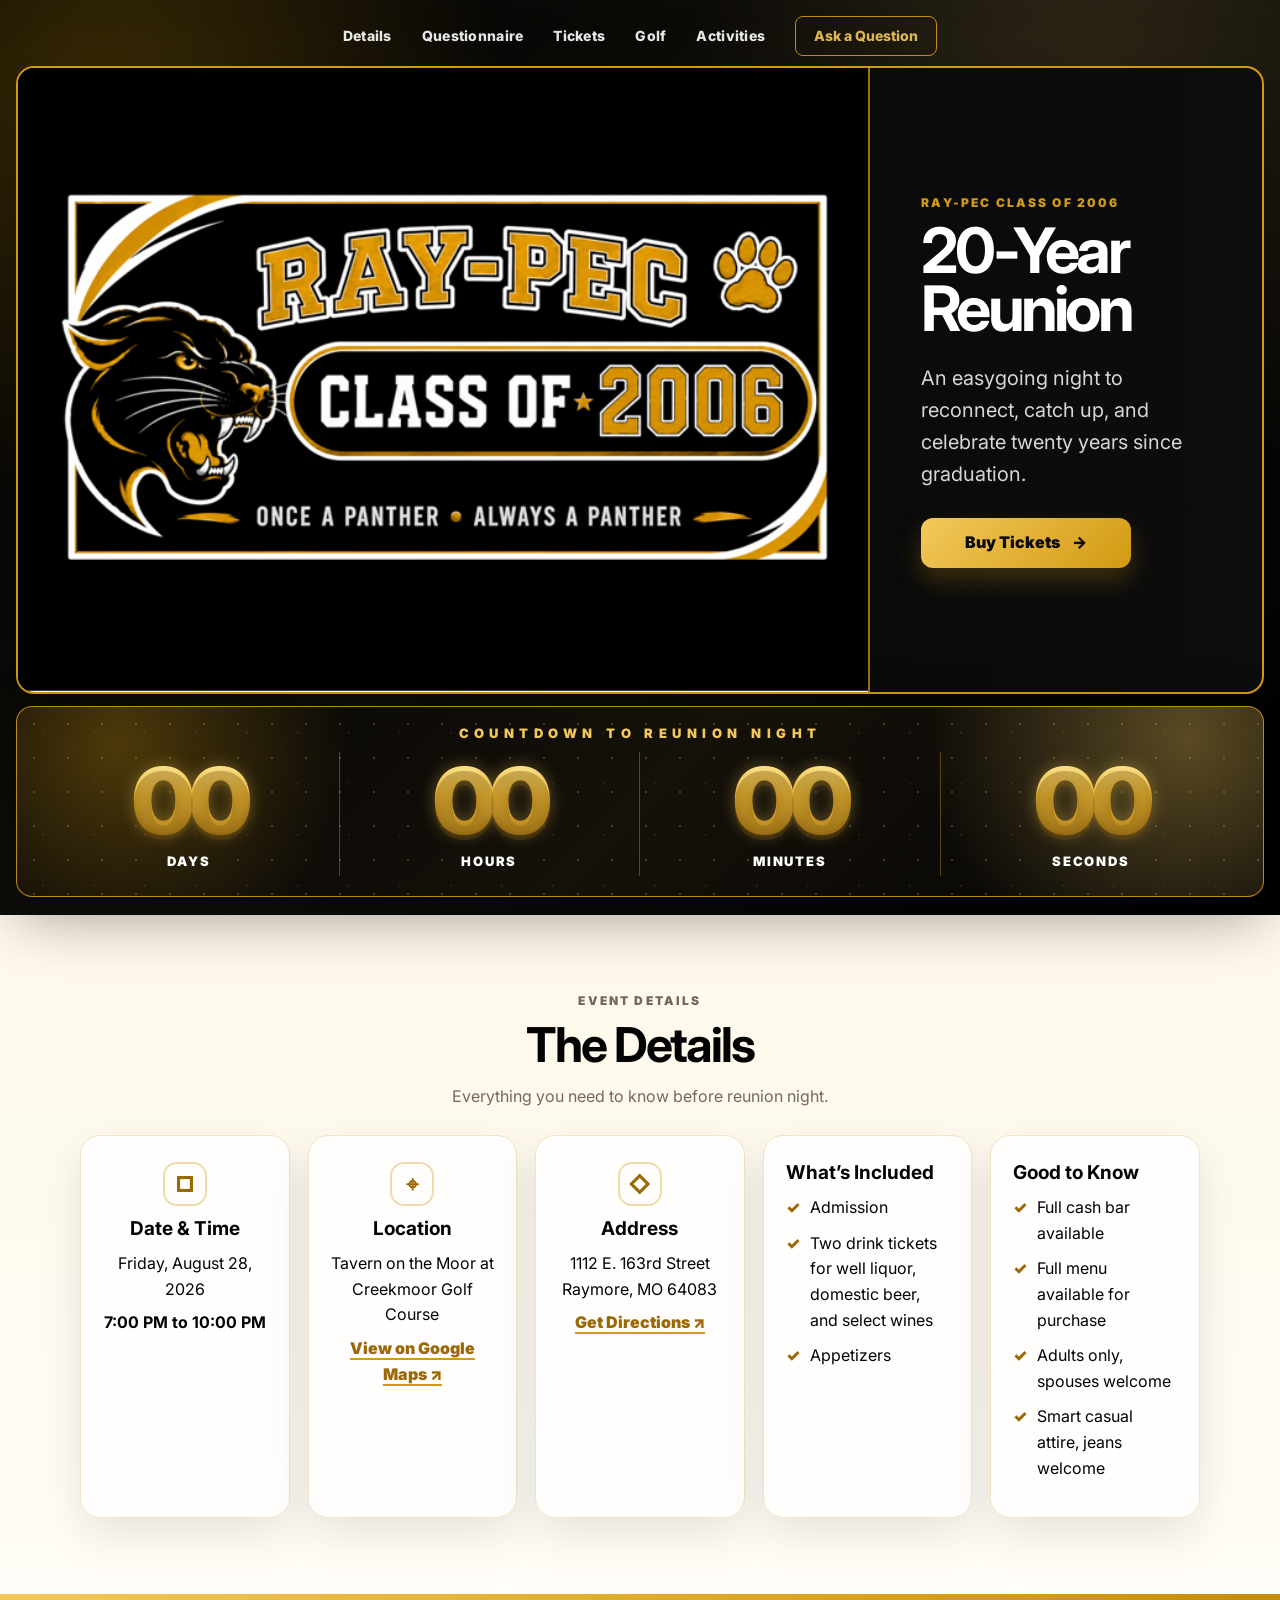
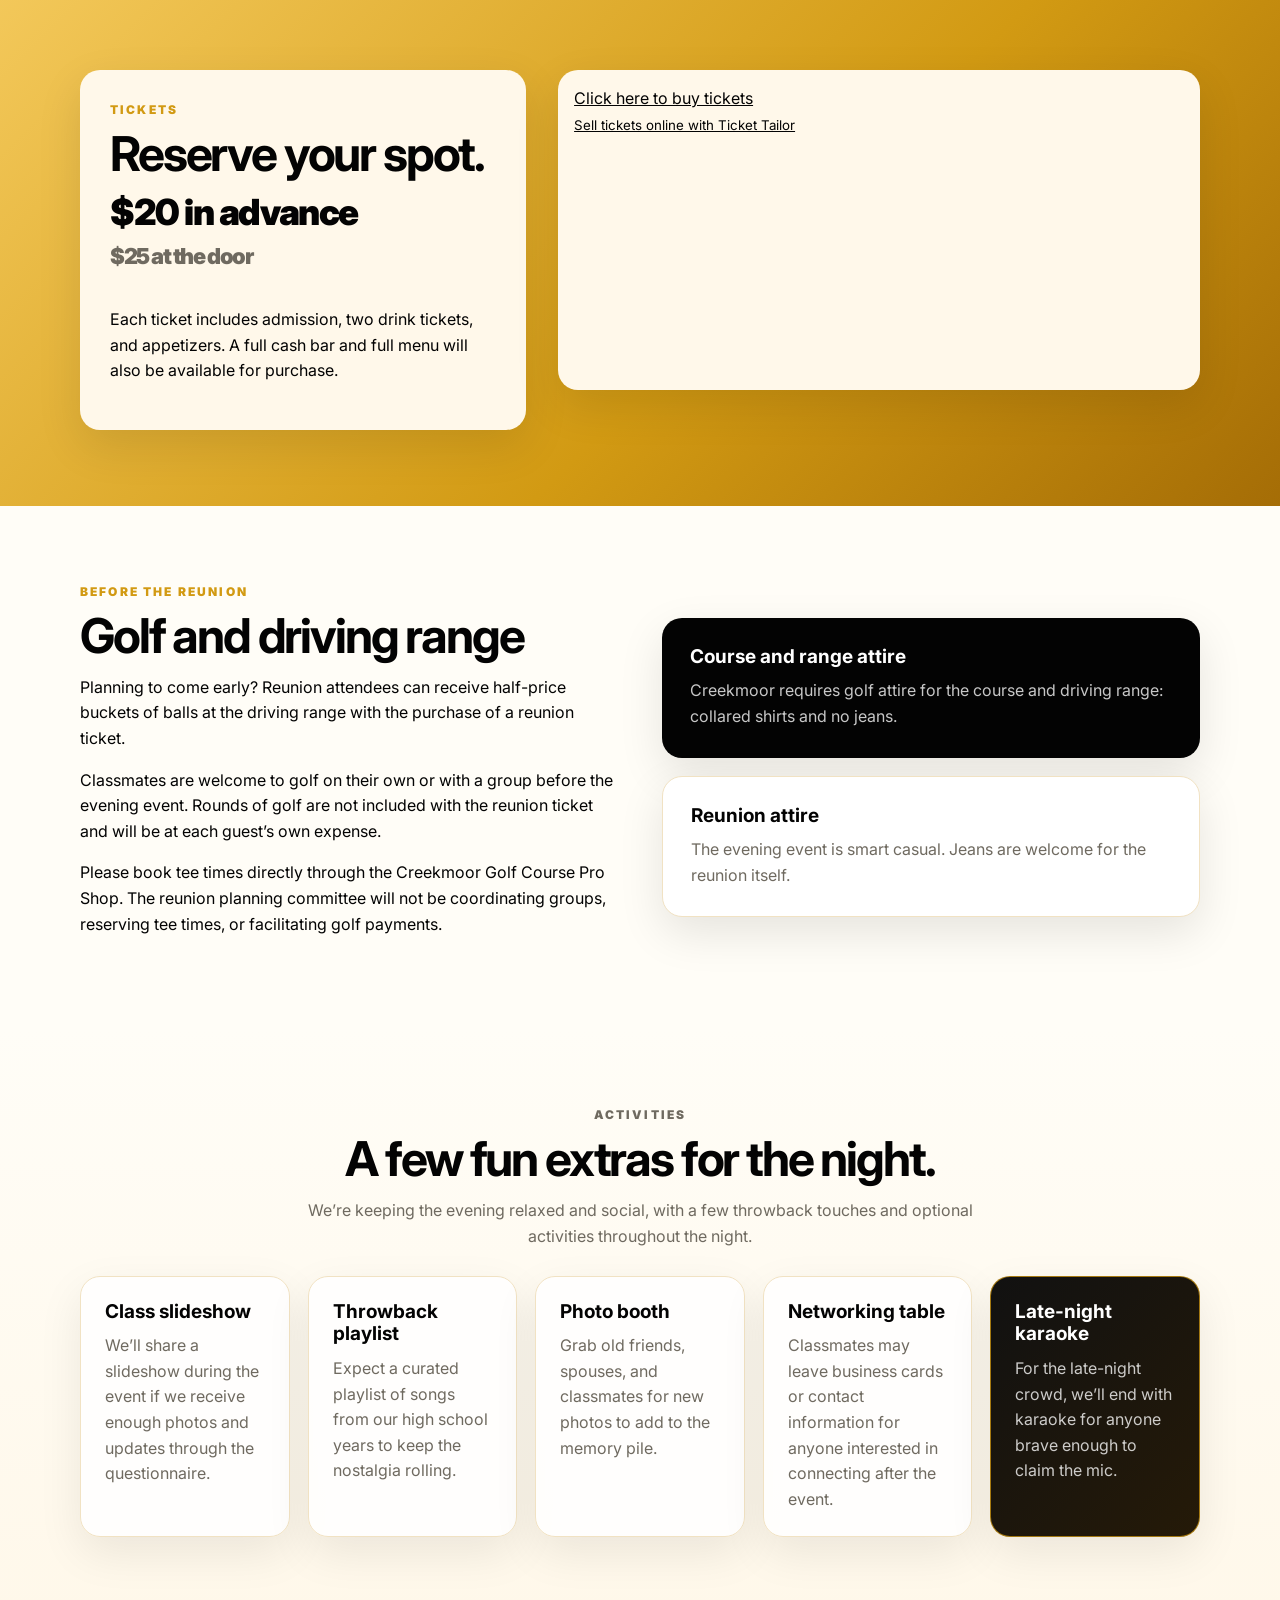
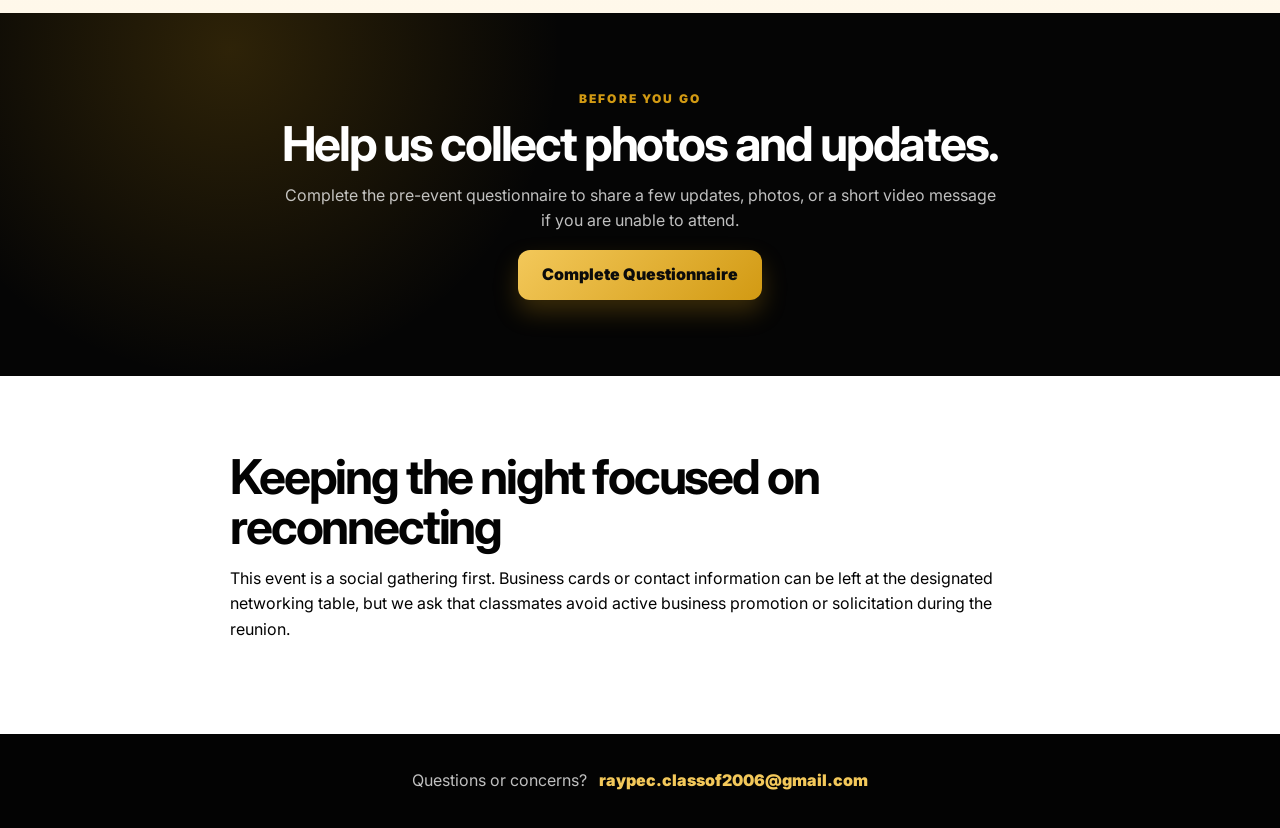
==== commit 5a110350: "Update index.html" ====
--- a/index.html
+++ b/index.html
@@ -89,6 +89,7 @@
           <ul>
             <li>Full cash bar available</li>
             <li>Full menu available for purchase</li>
+            <li>Adults only, spouses welcome</li>
             <li>Smart casual attire, jeans welcome</li>
           </ul>
         </article>
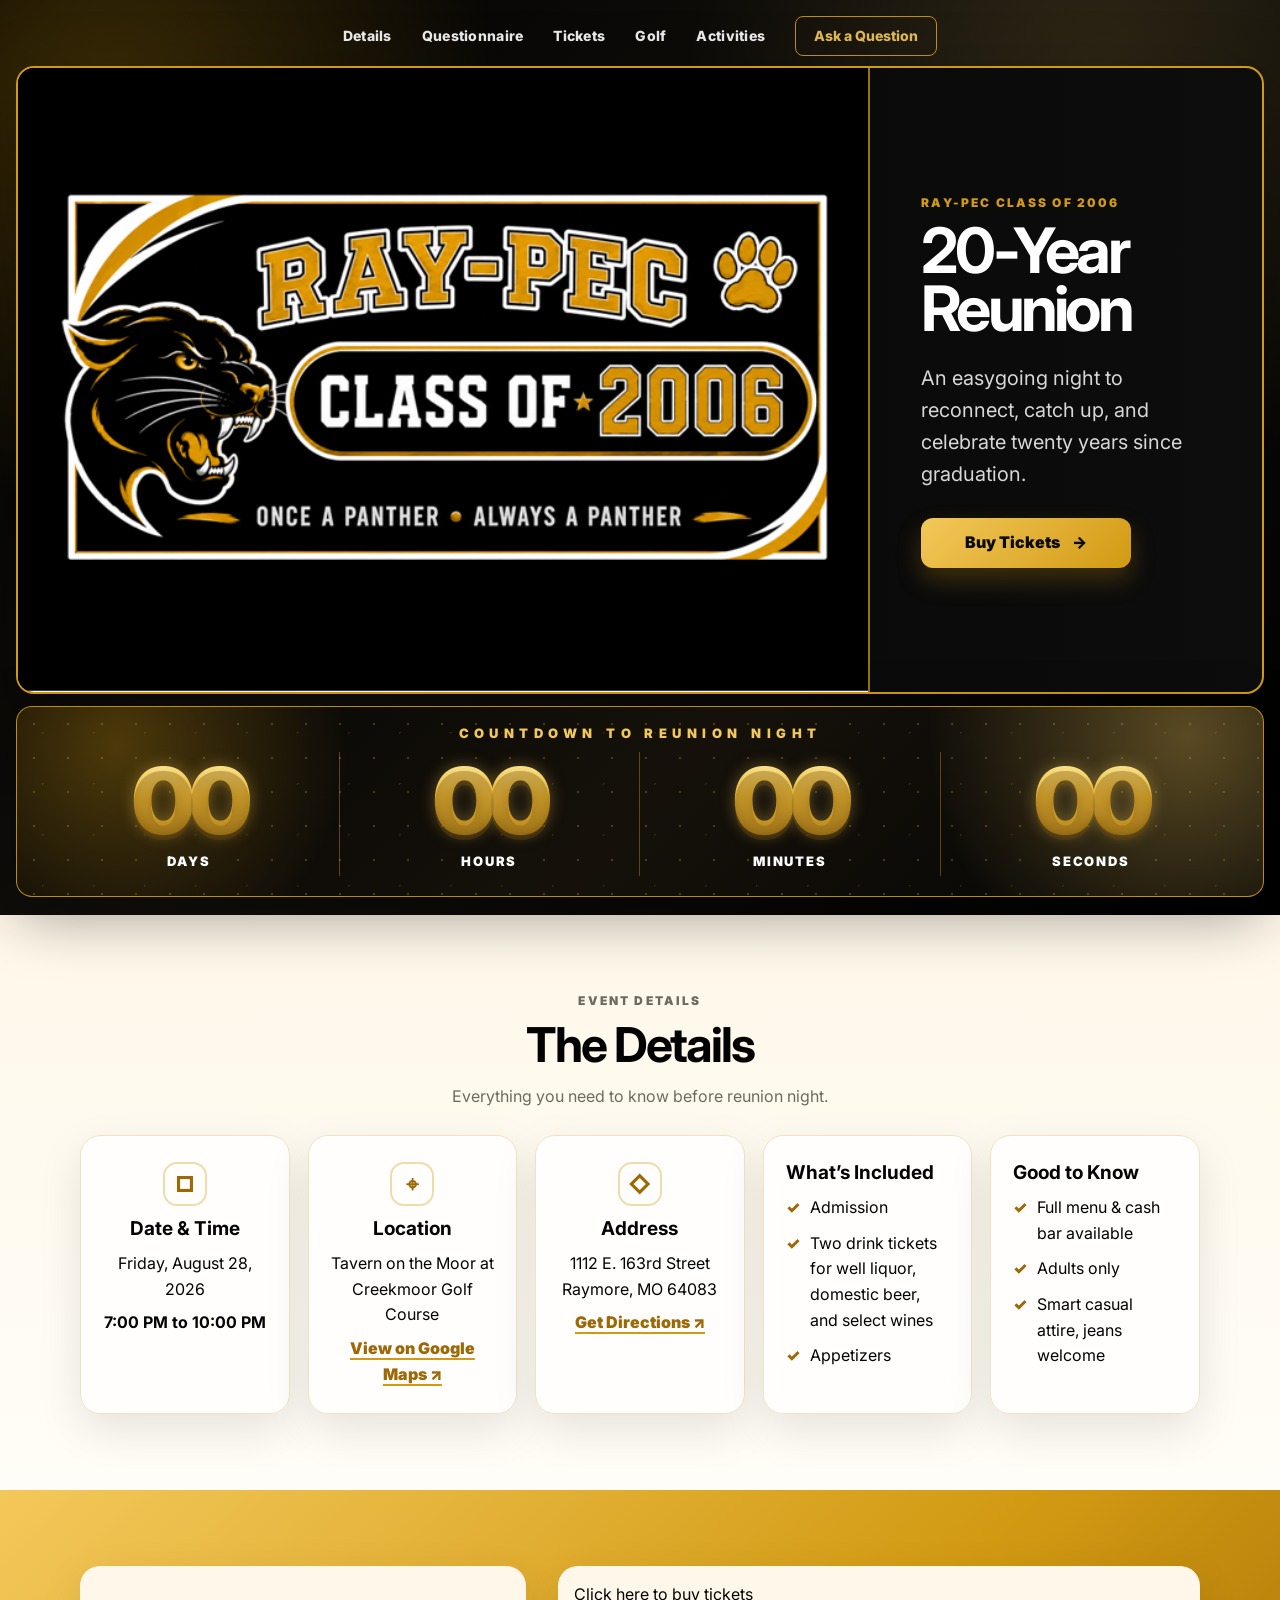
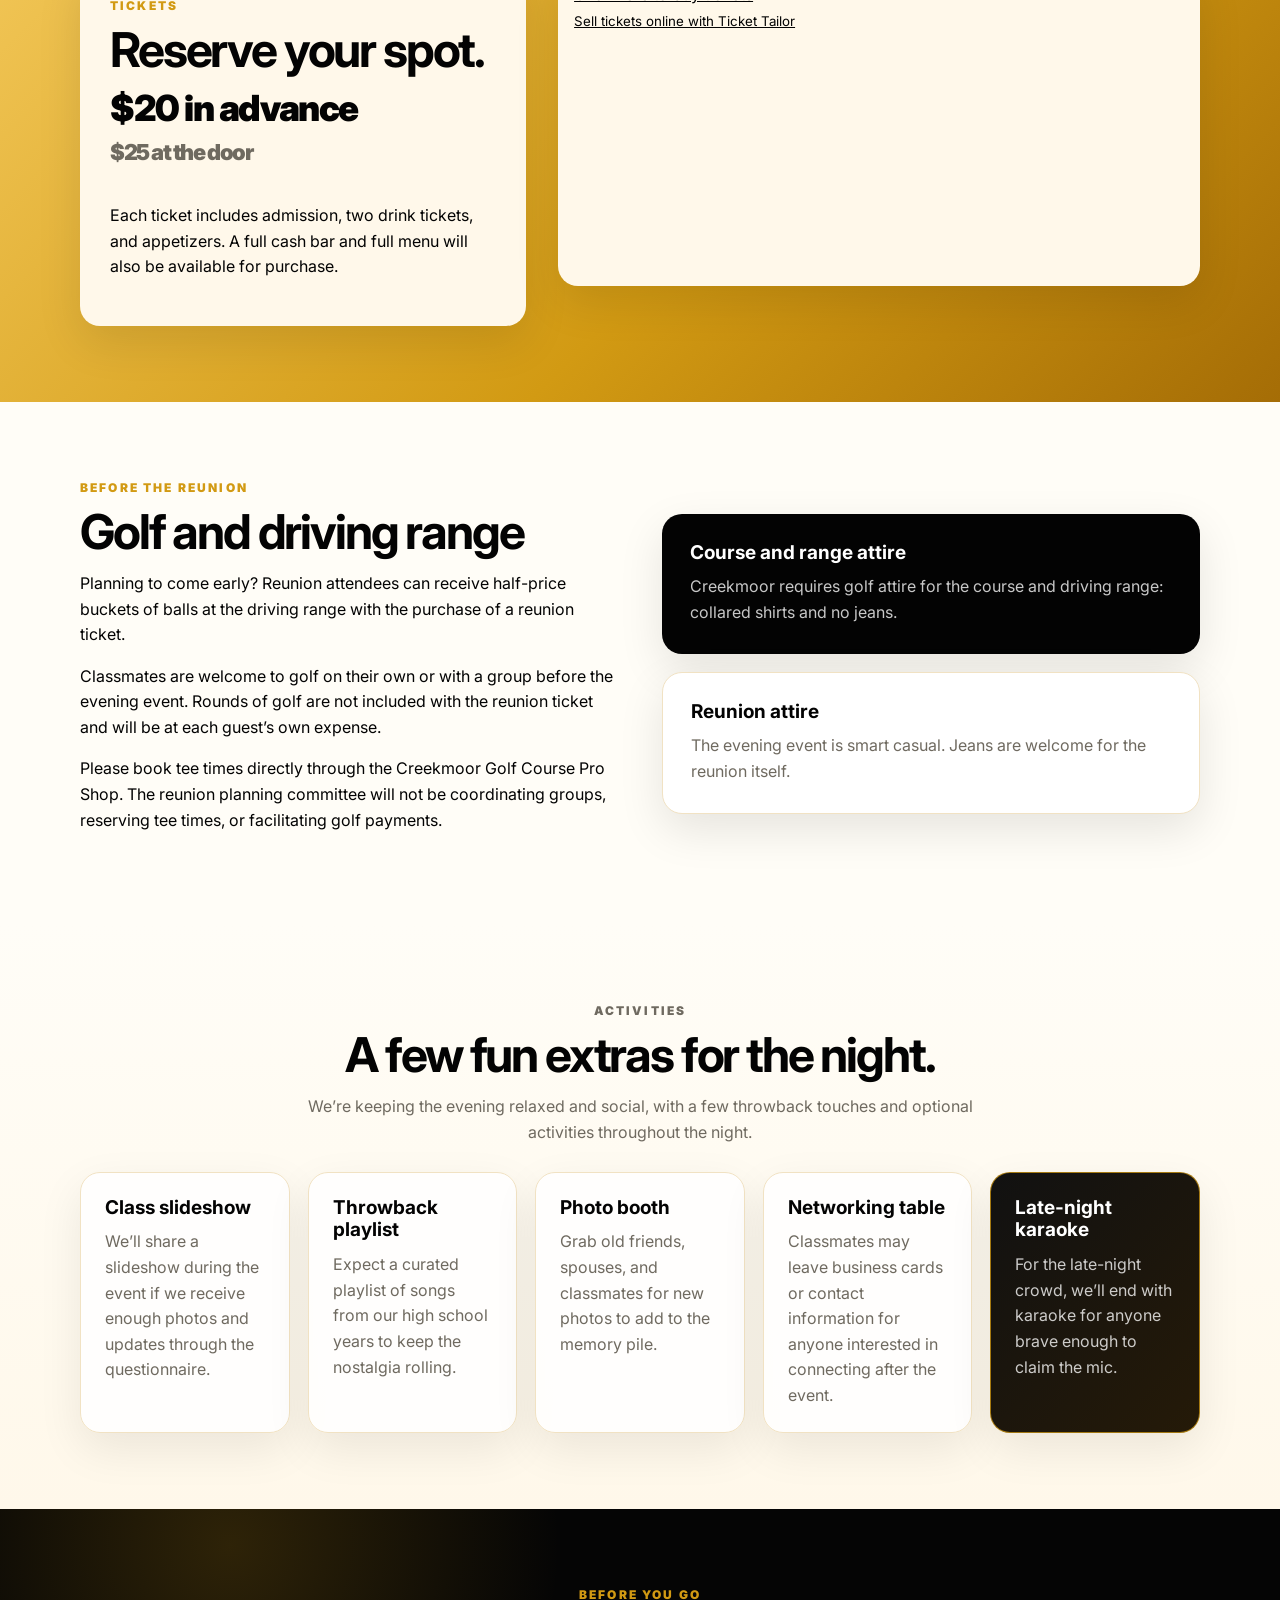
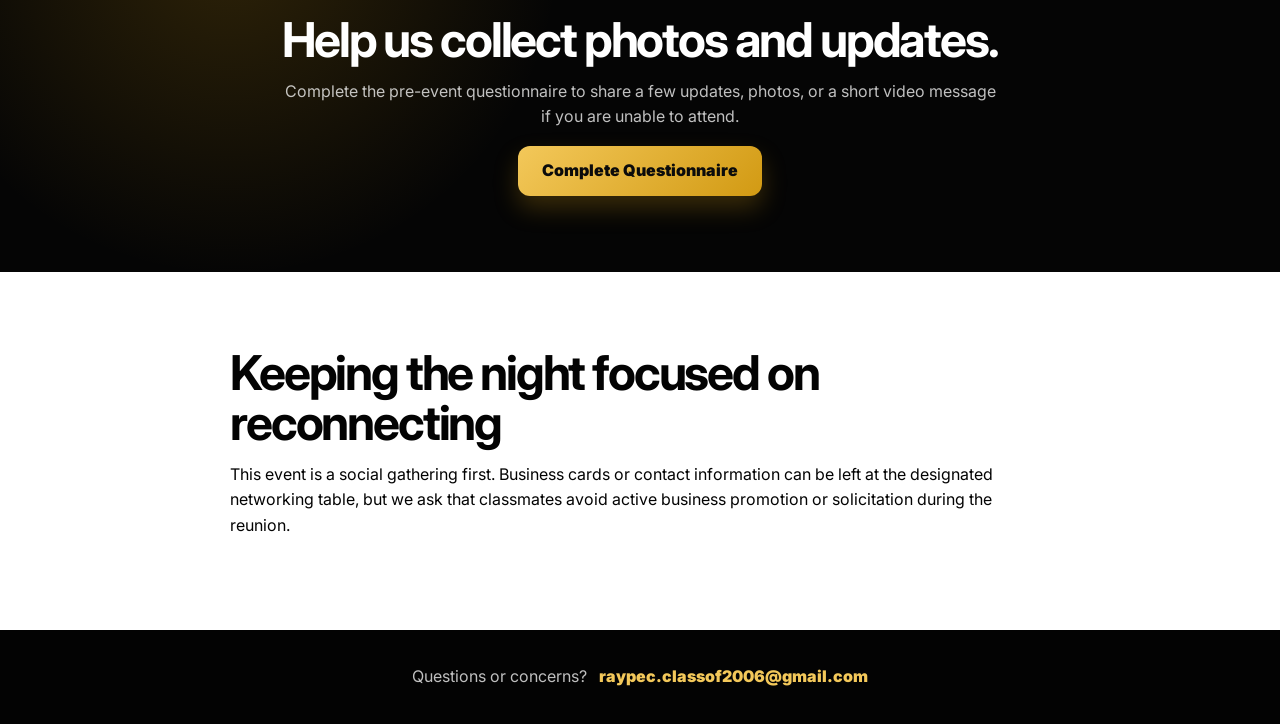
==== commit 7680f2cb: "Update index.html" ====
--- a/index.html
+++ b/index.html
@@ -87,9 +87,8 @@
         <article class="info-card list-card">
           <h3>Good to Know</h3>
           <ul>
-            <li>Full cash bar available</li>
-            <li>Full menu available for purchase</li>
-            <li>Adults only, spouses welcome</li>
+            <li>Full menu & cash bar available</li>
+            <li>Adults only</li>
             <li>Smart casual attire, jeans welcome</li>
           </ul>
         </article>
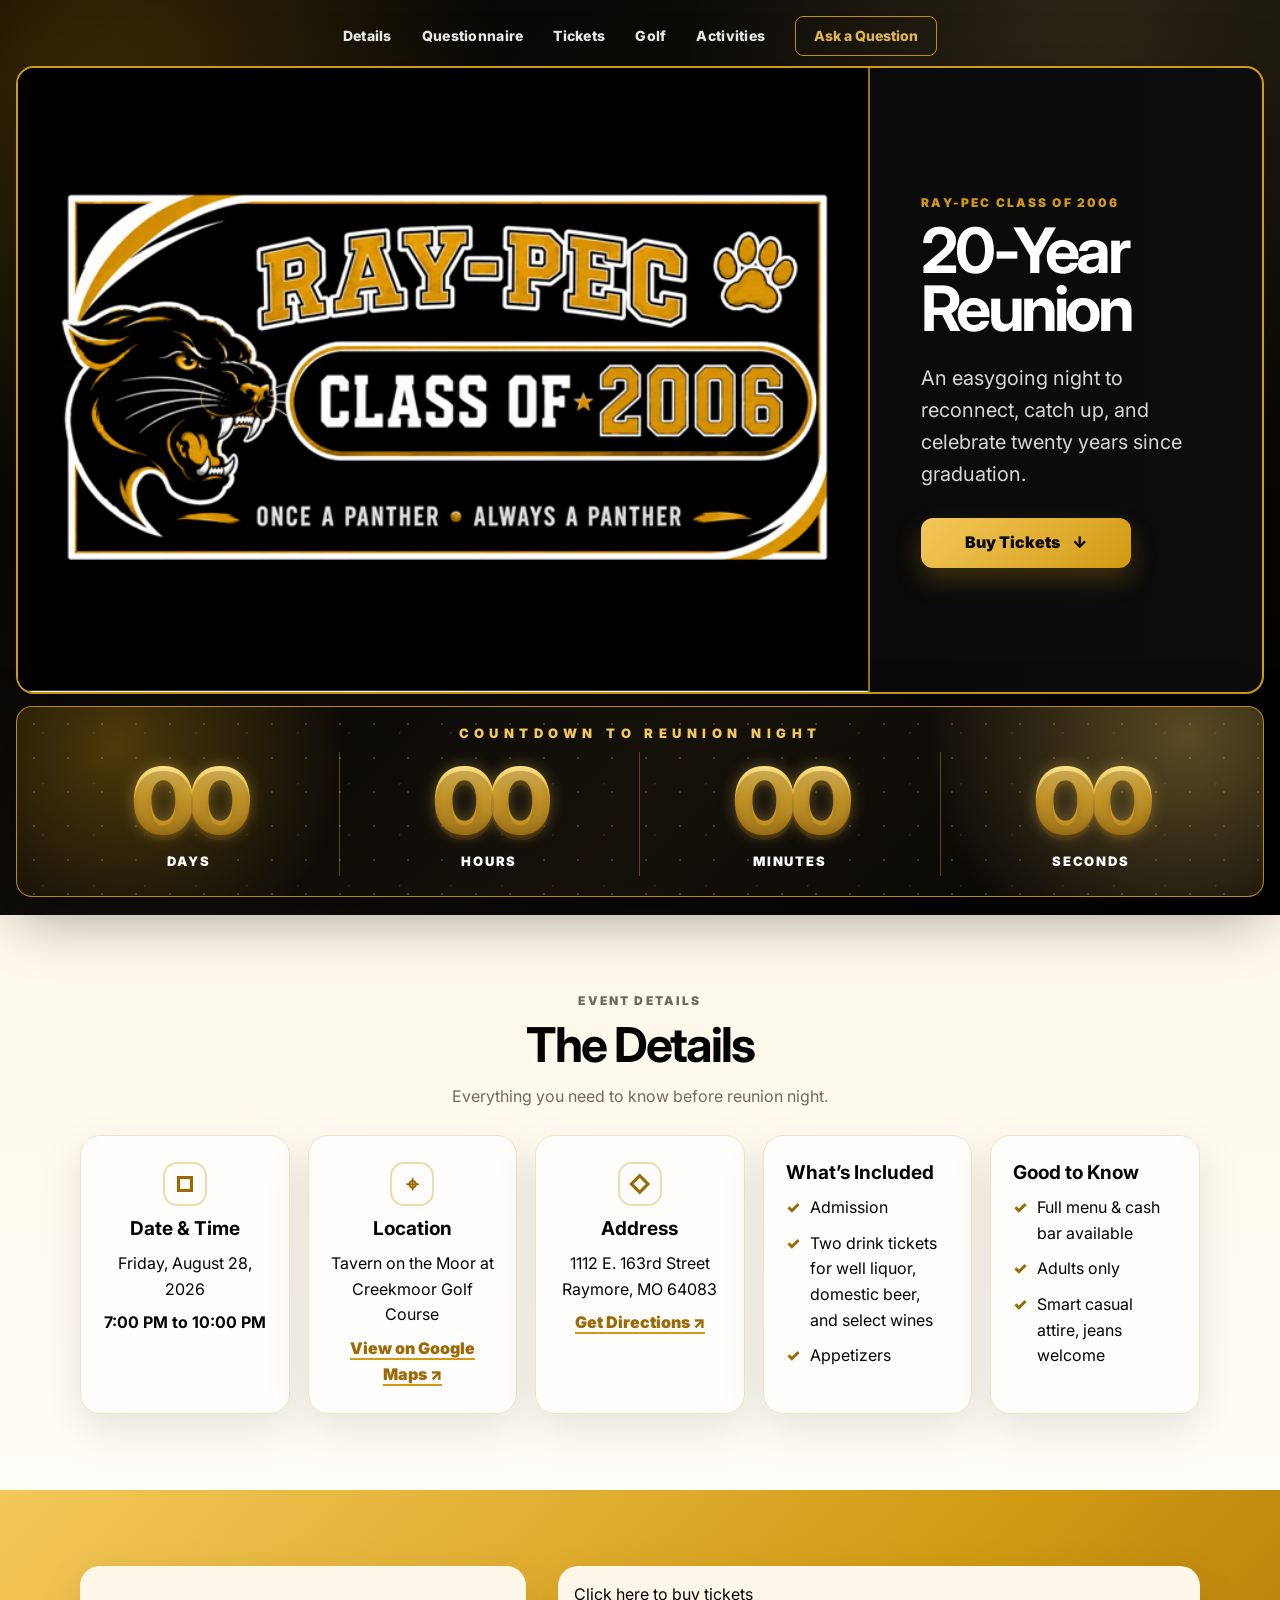
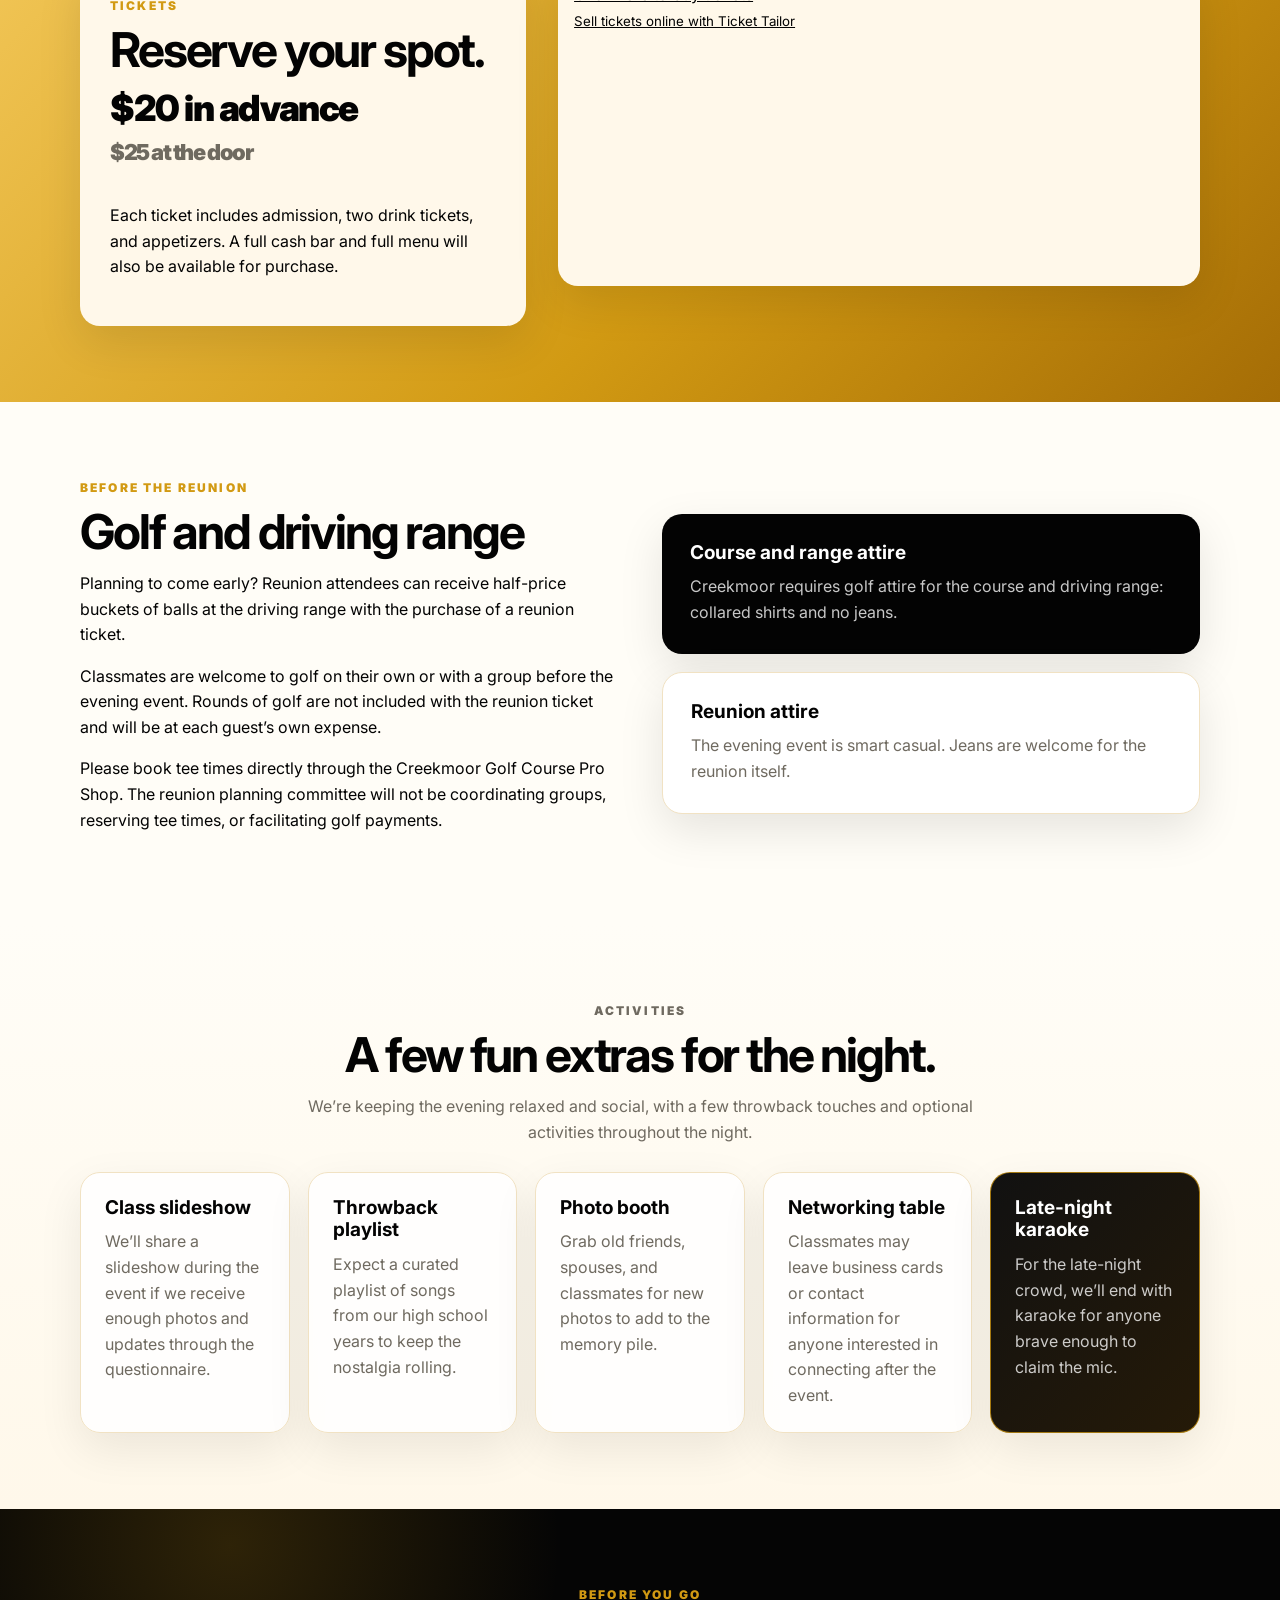
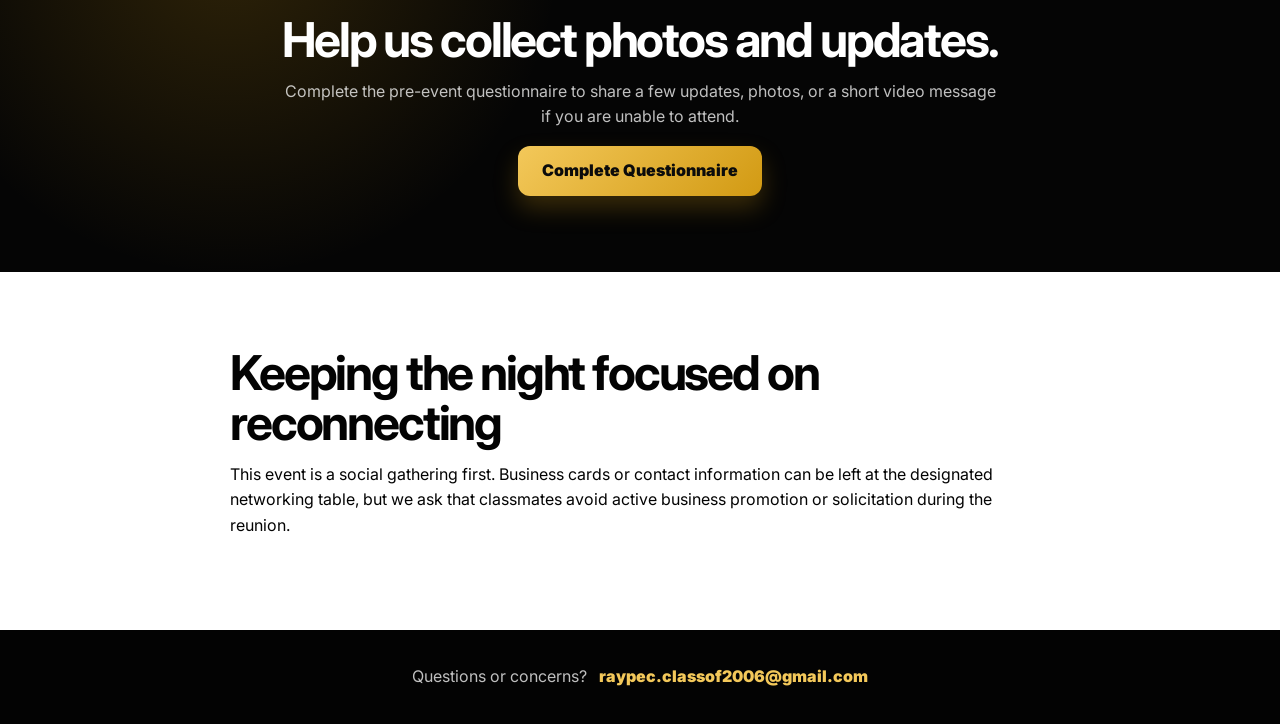
==== commit 892f6ae3: "Update index.html" ====
--- a/index.html
+++ b/index.html
@@ -15,7 +15,7 @@
     <nav class="nav" aria-label="Main navigation">
       <a href="#details">Details</a>
       <a href="questionnaire.html">Questionnaire</a>
-      <a href="https://www.tickettailor.com/all-tickets/raymorepeculiarclassof2006/?ref=website_widget&show_search_filter=true&show_date_filter=true&show_sort=true" target="_blank" rel="noopener">Tickets</a>
+      <a href="#tickets">Tickets</a>
       <a href="#golf">Golf</a>
       <a href="#activities">Activities</a>
       <button class="nav-link-button question-trigger" type="button">Ask a Question</button>
@@ -30,7 +30,7 @@
         <p class="eyebrow">Ray-Pec Class of 2006</p>
         <h1><span class="nowrap">20-Year</span><br>Reunion</h1>
         <p class="lede">An easygoing night to reconnect, catch up, and celebrate twenty years since graduation.</p>
-        <a class="button primary hero-ticket" href="https://www.tickettailor.com/all-tickets/raymorepeculiarclassof2006/?ref=website_widget&show_search_filter=true&show_date_filter=true&show_sort=true" target="_blank" rel="noopener">Buy Tickets <span class="button-arrow" aria-hidden="true">→</span></a>
+        <a class="button primary hero-ticket" href="#tickets">Buy Tickets <span class="button-arrow" aria-hidden="true">↓</span></a>
       </div>
     </div>
 
@@ -95,7 +95,7 @@
       </div>
     </section>
 
-    <section id="tickets" class="section ticket-section">
+    <section id="tickets" class="section ticket-section" tabindex="-1">
       <div class="container ticket-section-grid">
         <div class="ticket-box">
           <p class="eyebrow">Tickets</p>
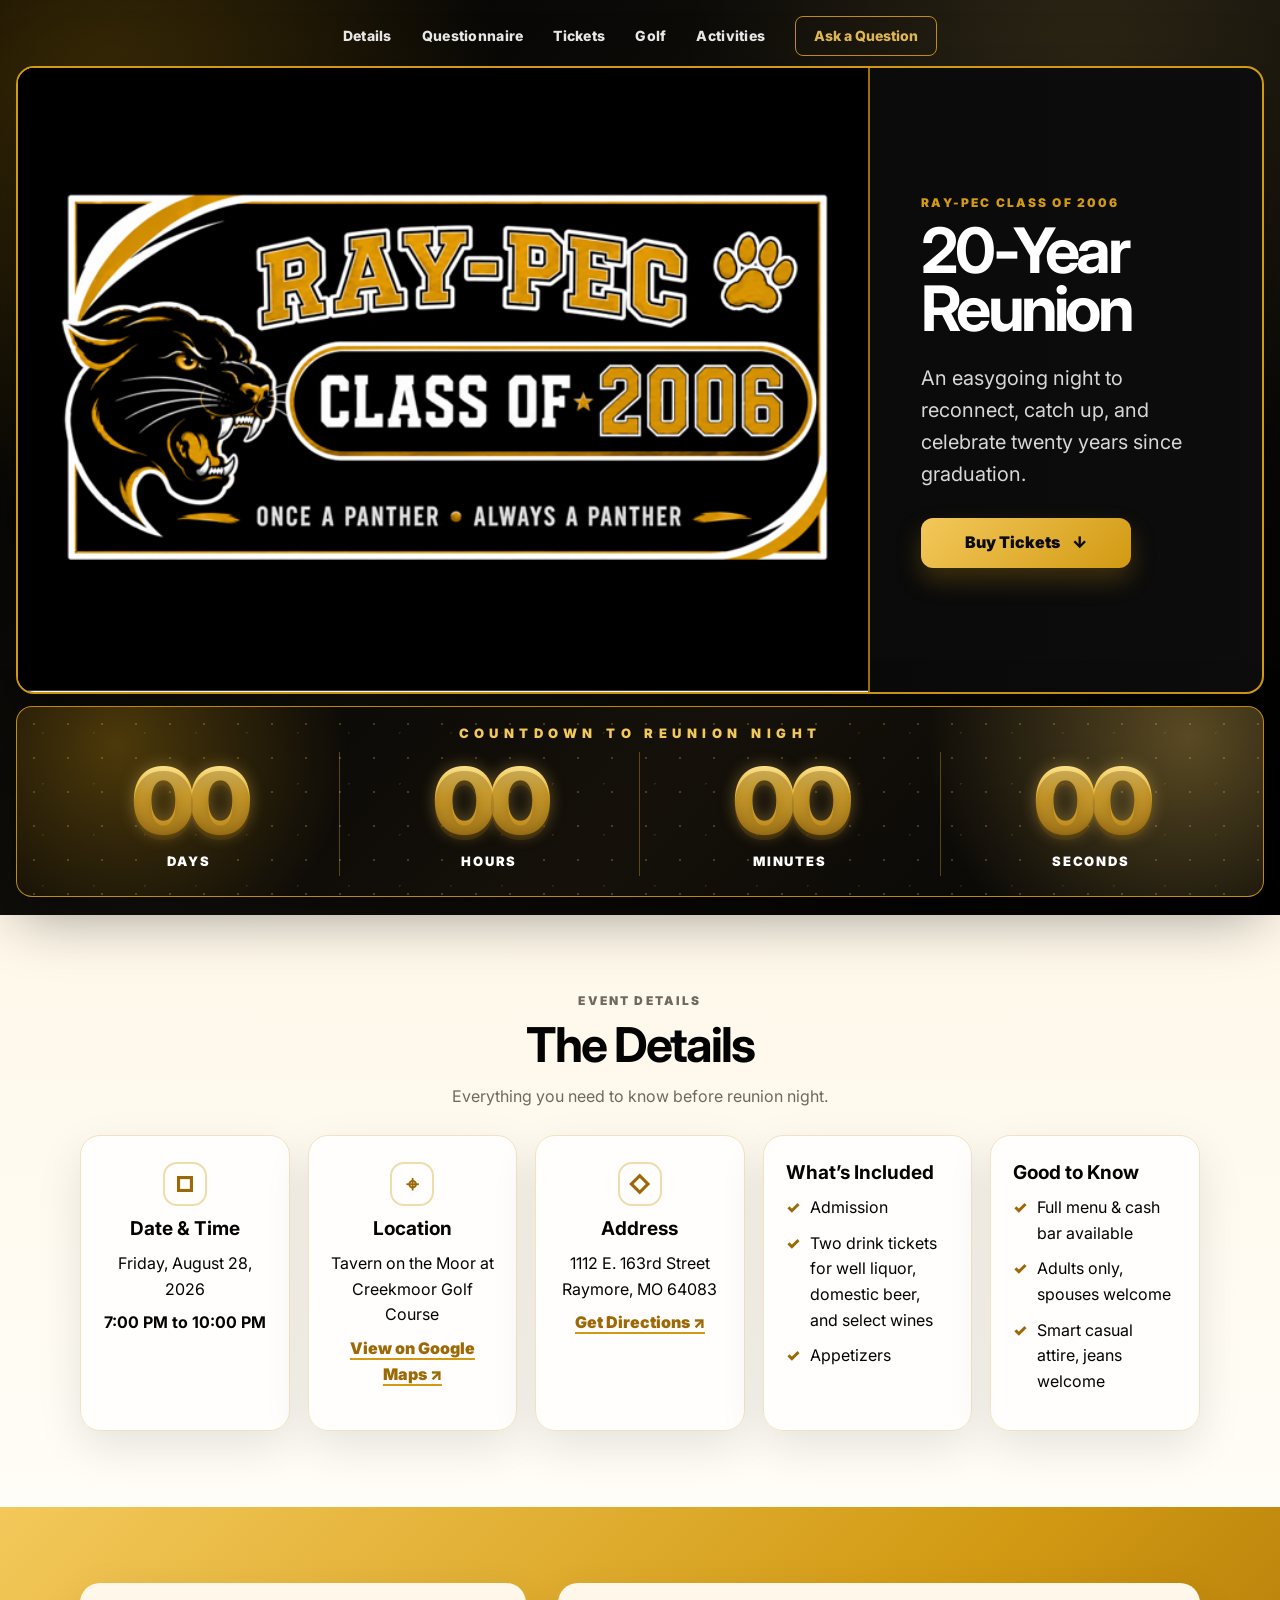
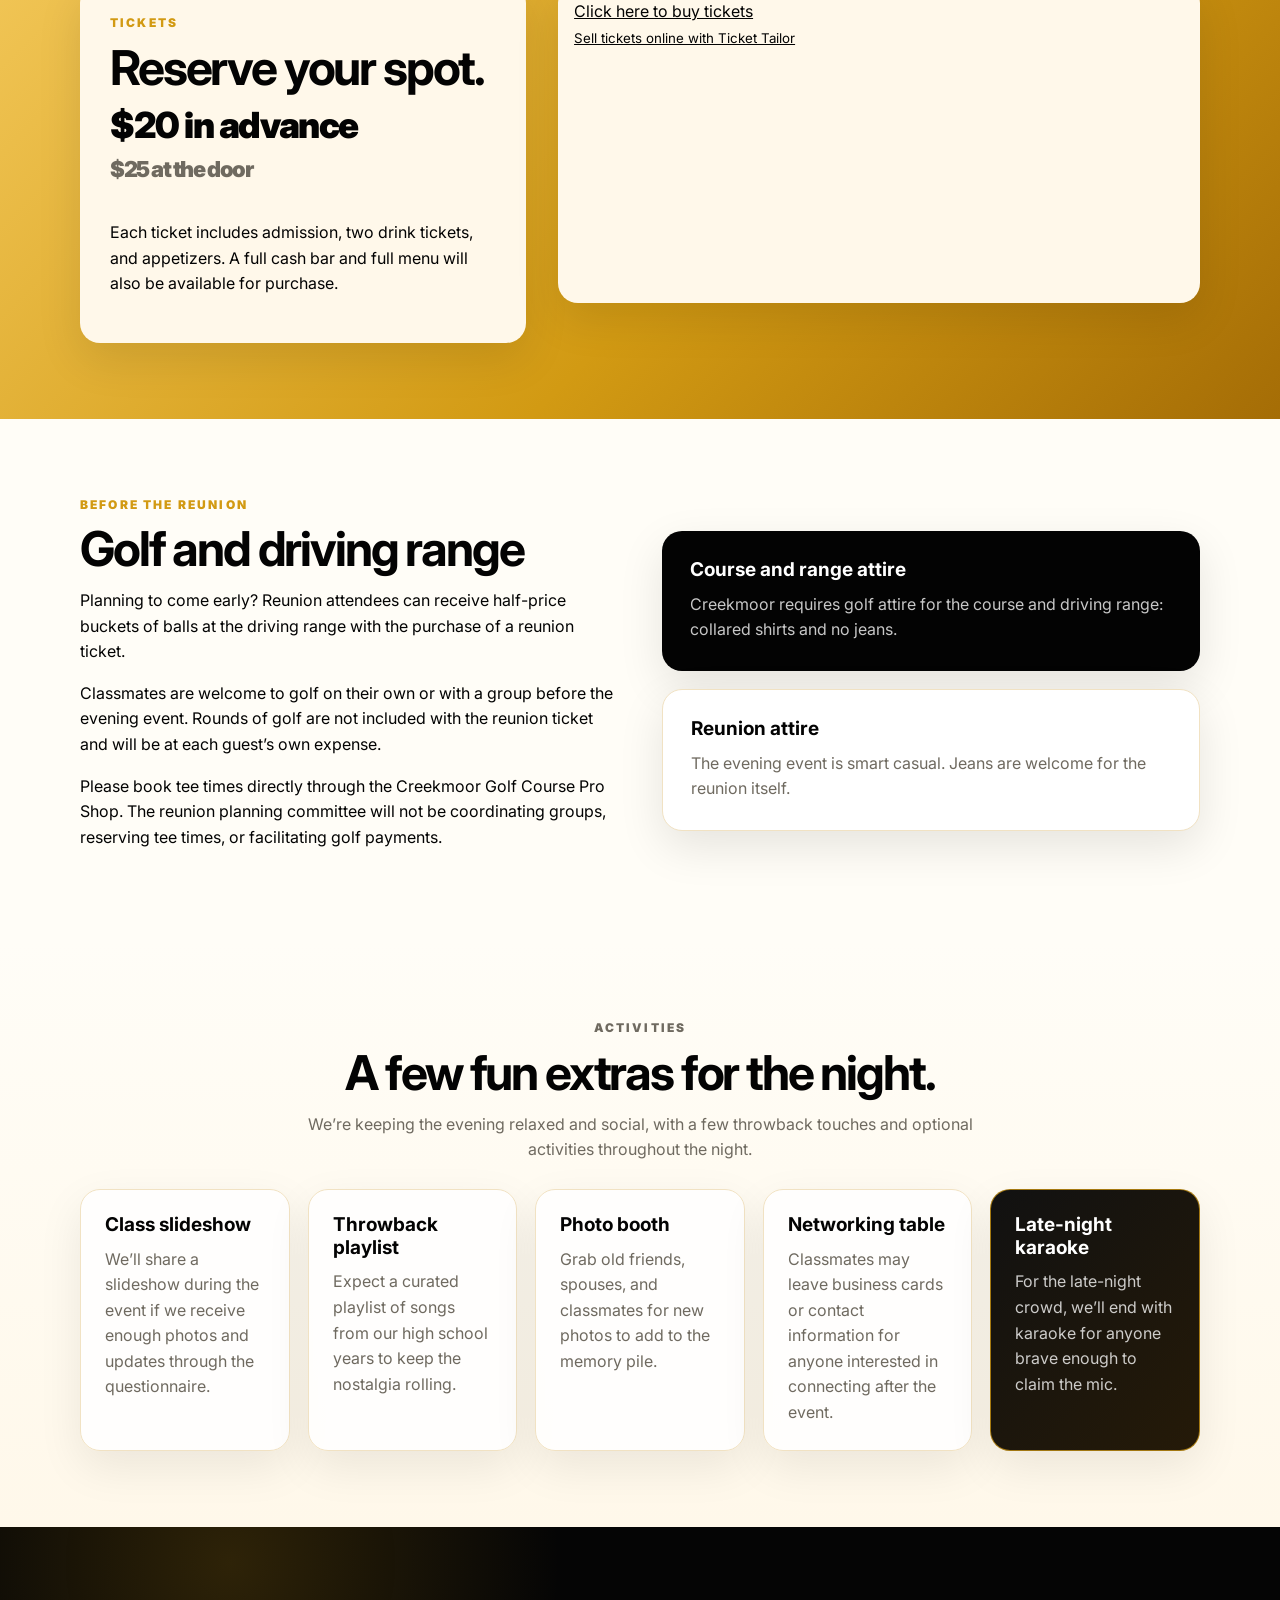
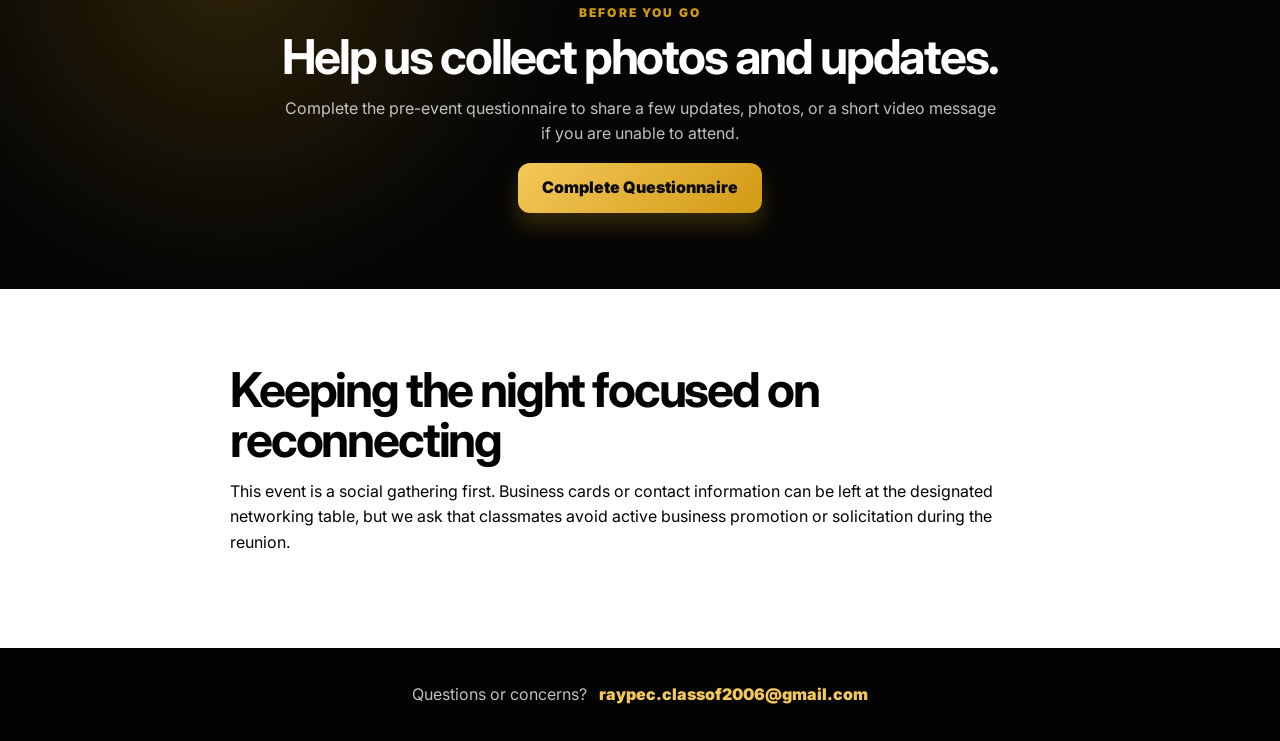
==== commit 38783333: "Update index.html" ====
--- a/index.html
+++ b/index.html
@@ -88,7 +88,7 @@
           <h3>Good to Know</h3>
           <ul>
             <li>Full menu & cash bar available</li>
-            <li>Adults only</li>
+            <li>Adults only, spouses welcome</li>
             <li>Smart casual attire, jeans welcome</li>
           </ul>
         </article>
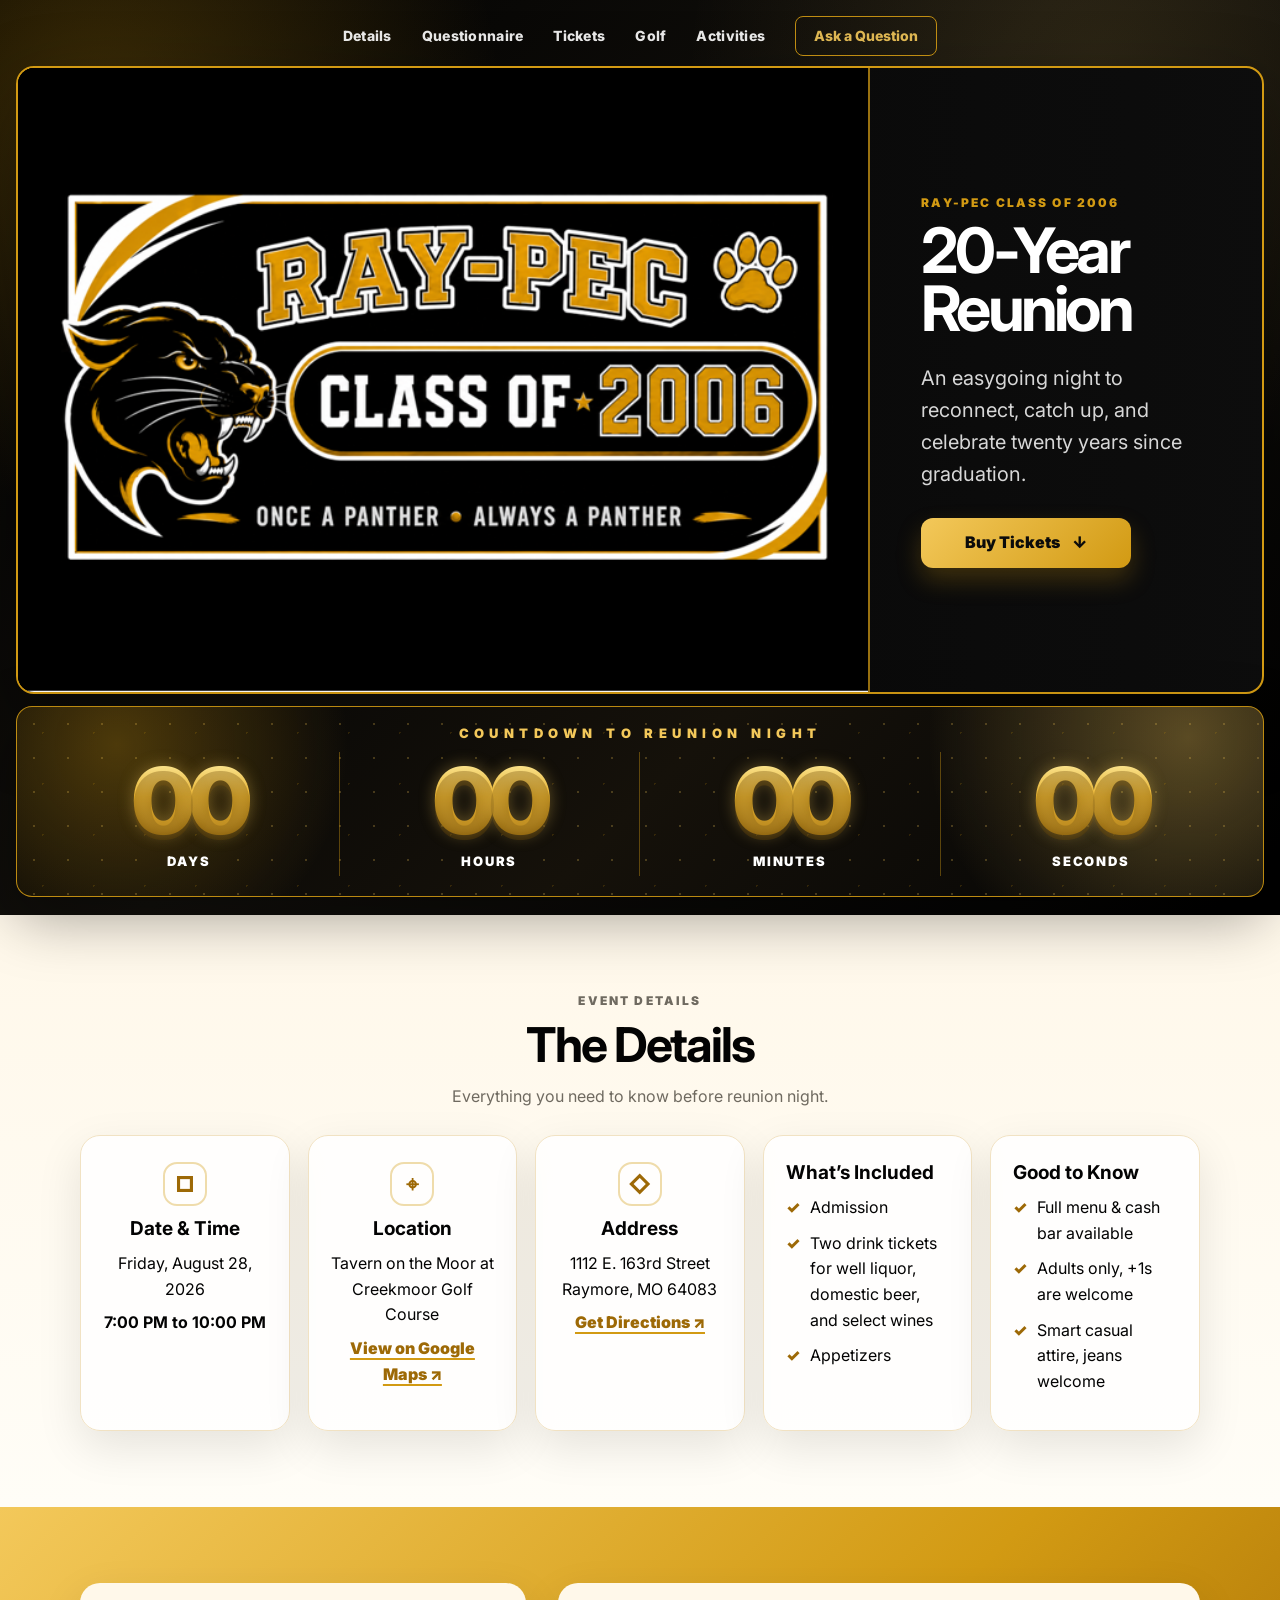
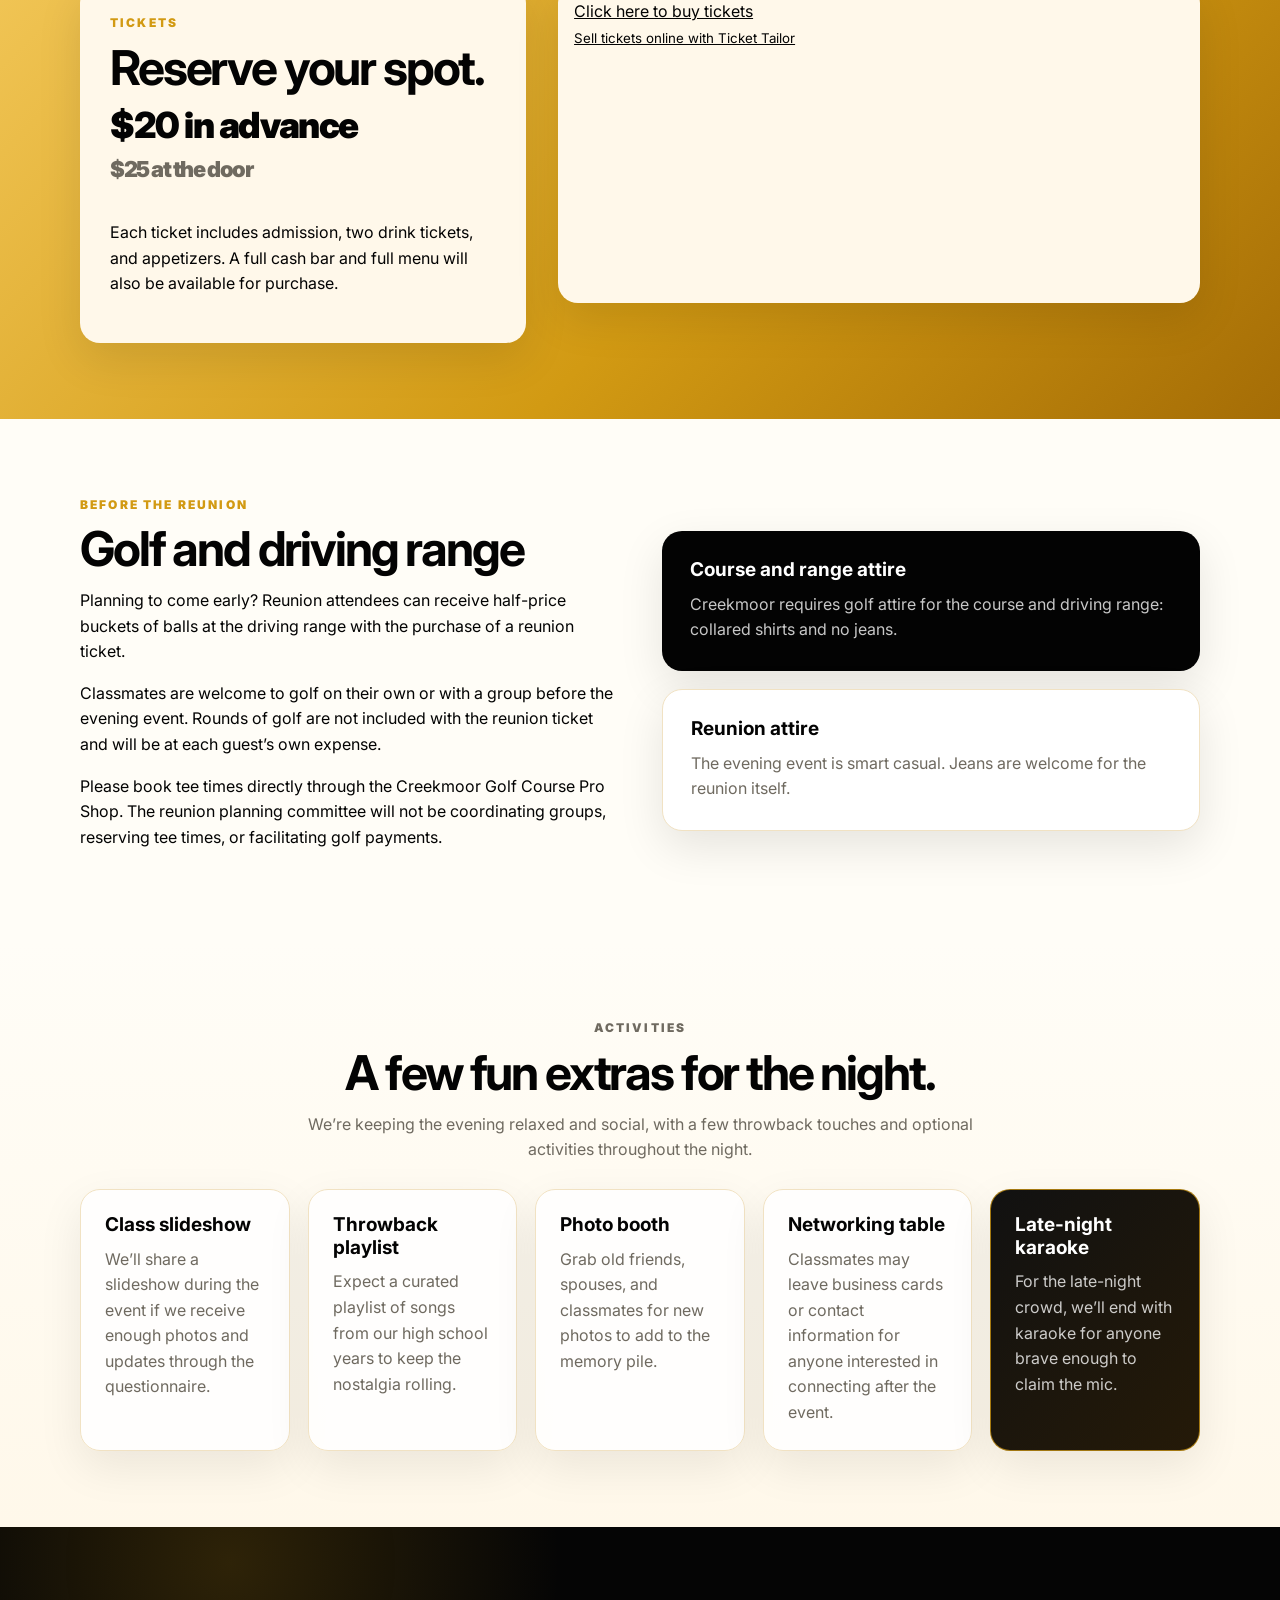
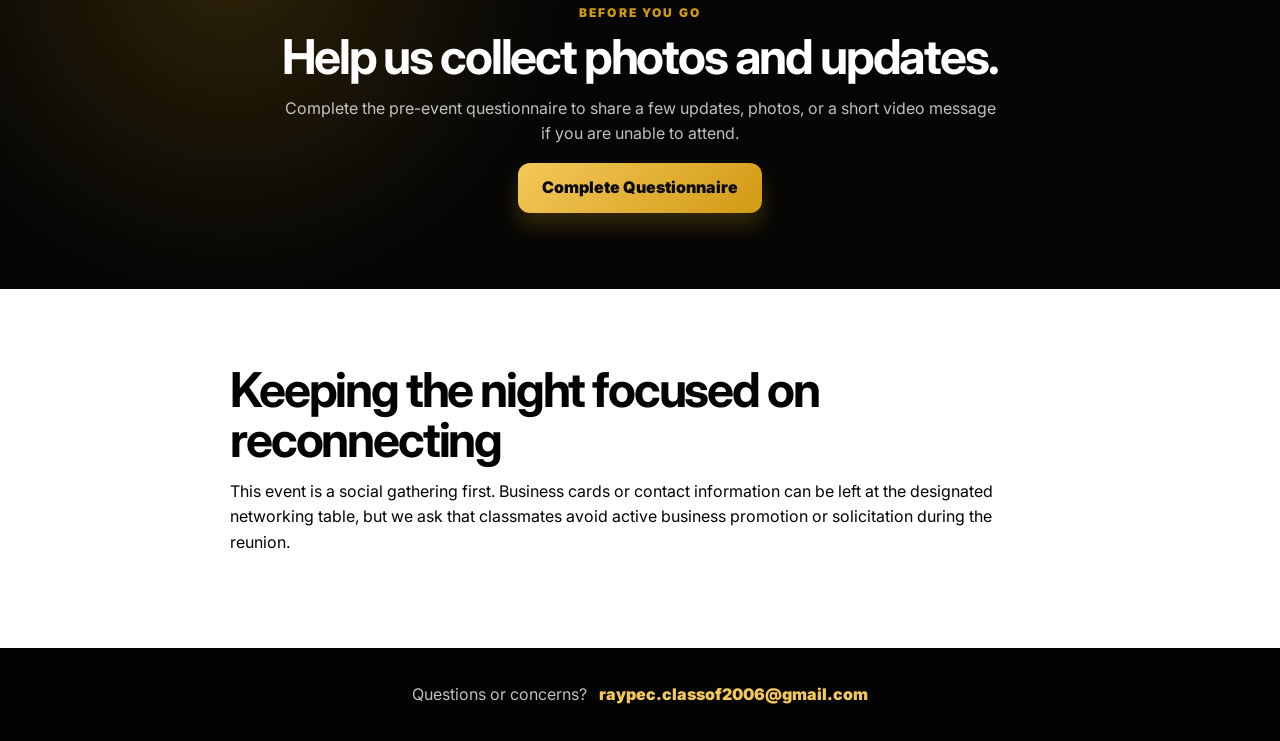
==== commit bc083c11: "Update index.html" ====
--- a/index.html
+++ b/index.html
@@ -88,7 +88,7 @@
           <h3>Good to Know</h3>
           <ul>
             <li>Full menu & cash bar available</li>
-            <li>Adults only, spouses welcome</li>
+            <li>Adults only, +1s are welcome</li>
             <li>Smart casual attire, jeans welcome</li>
           </ul>
         </article>
